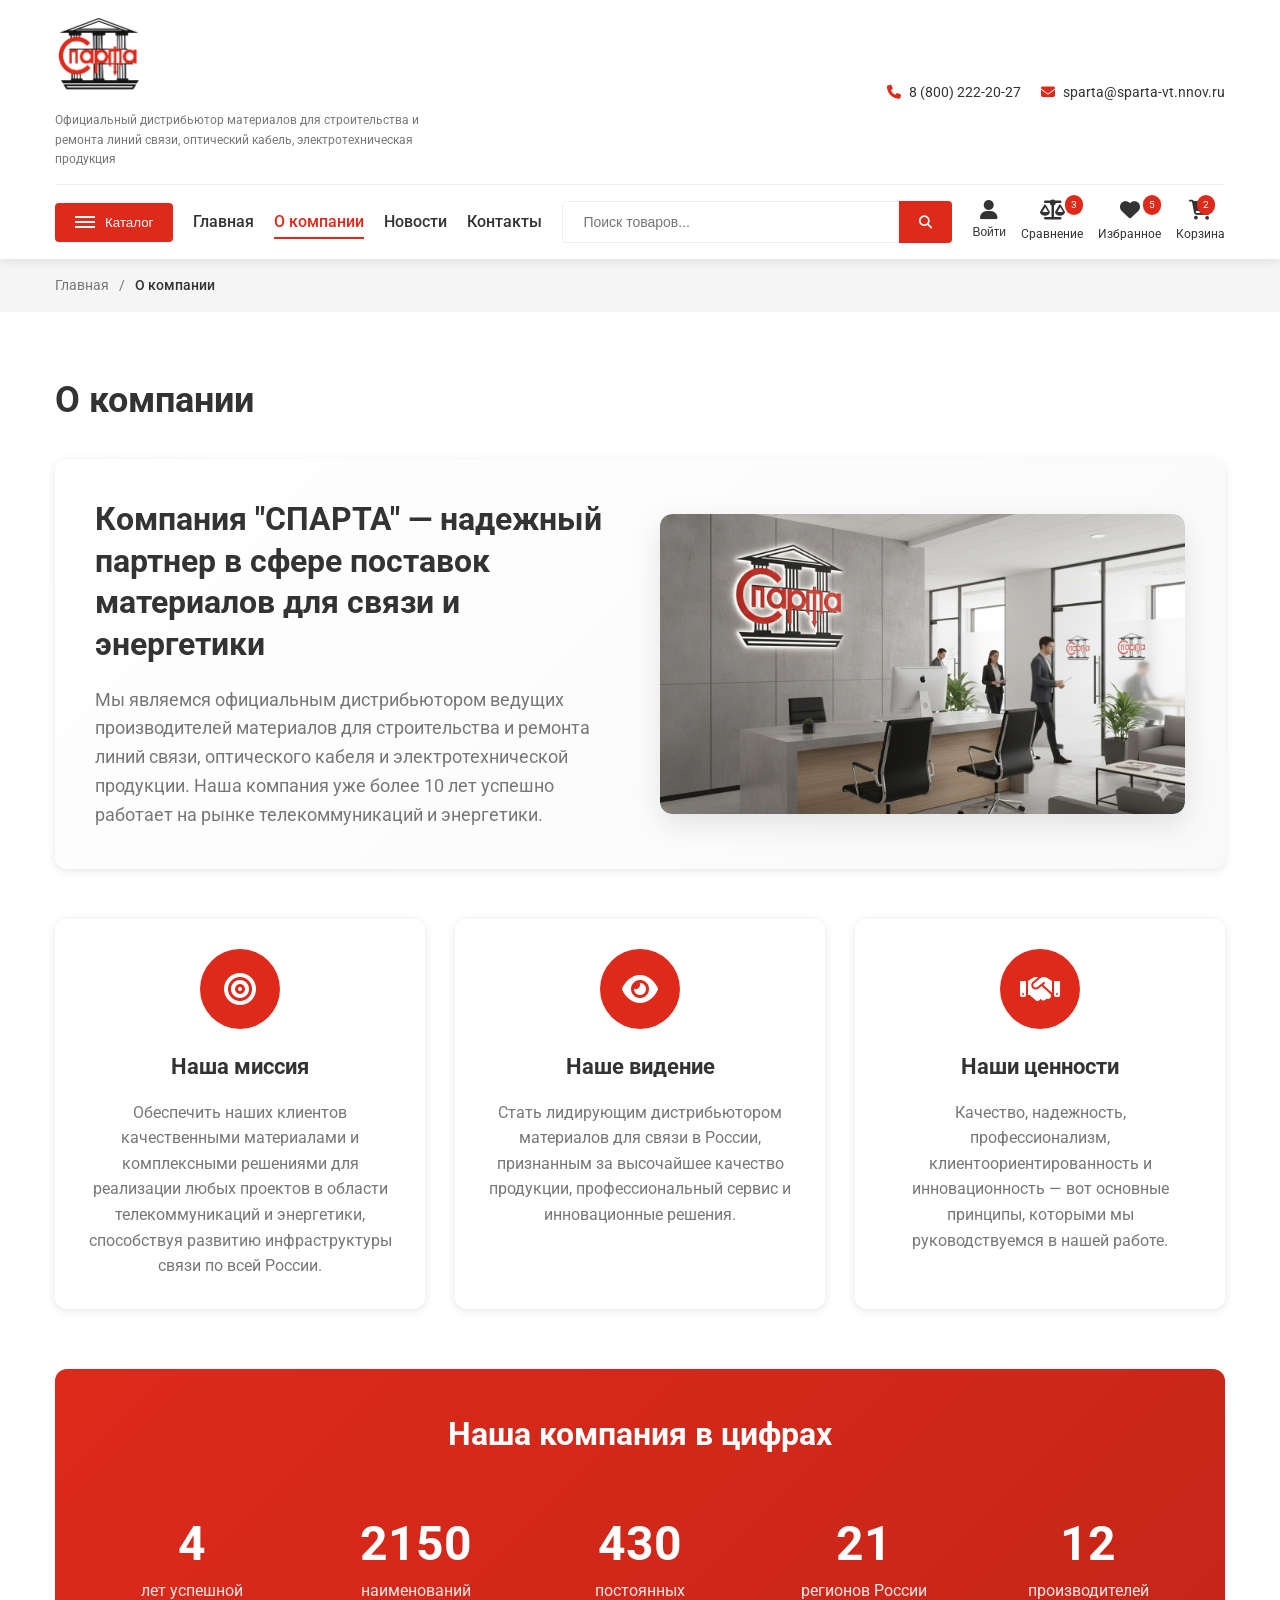
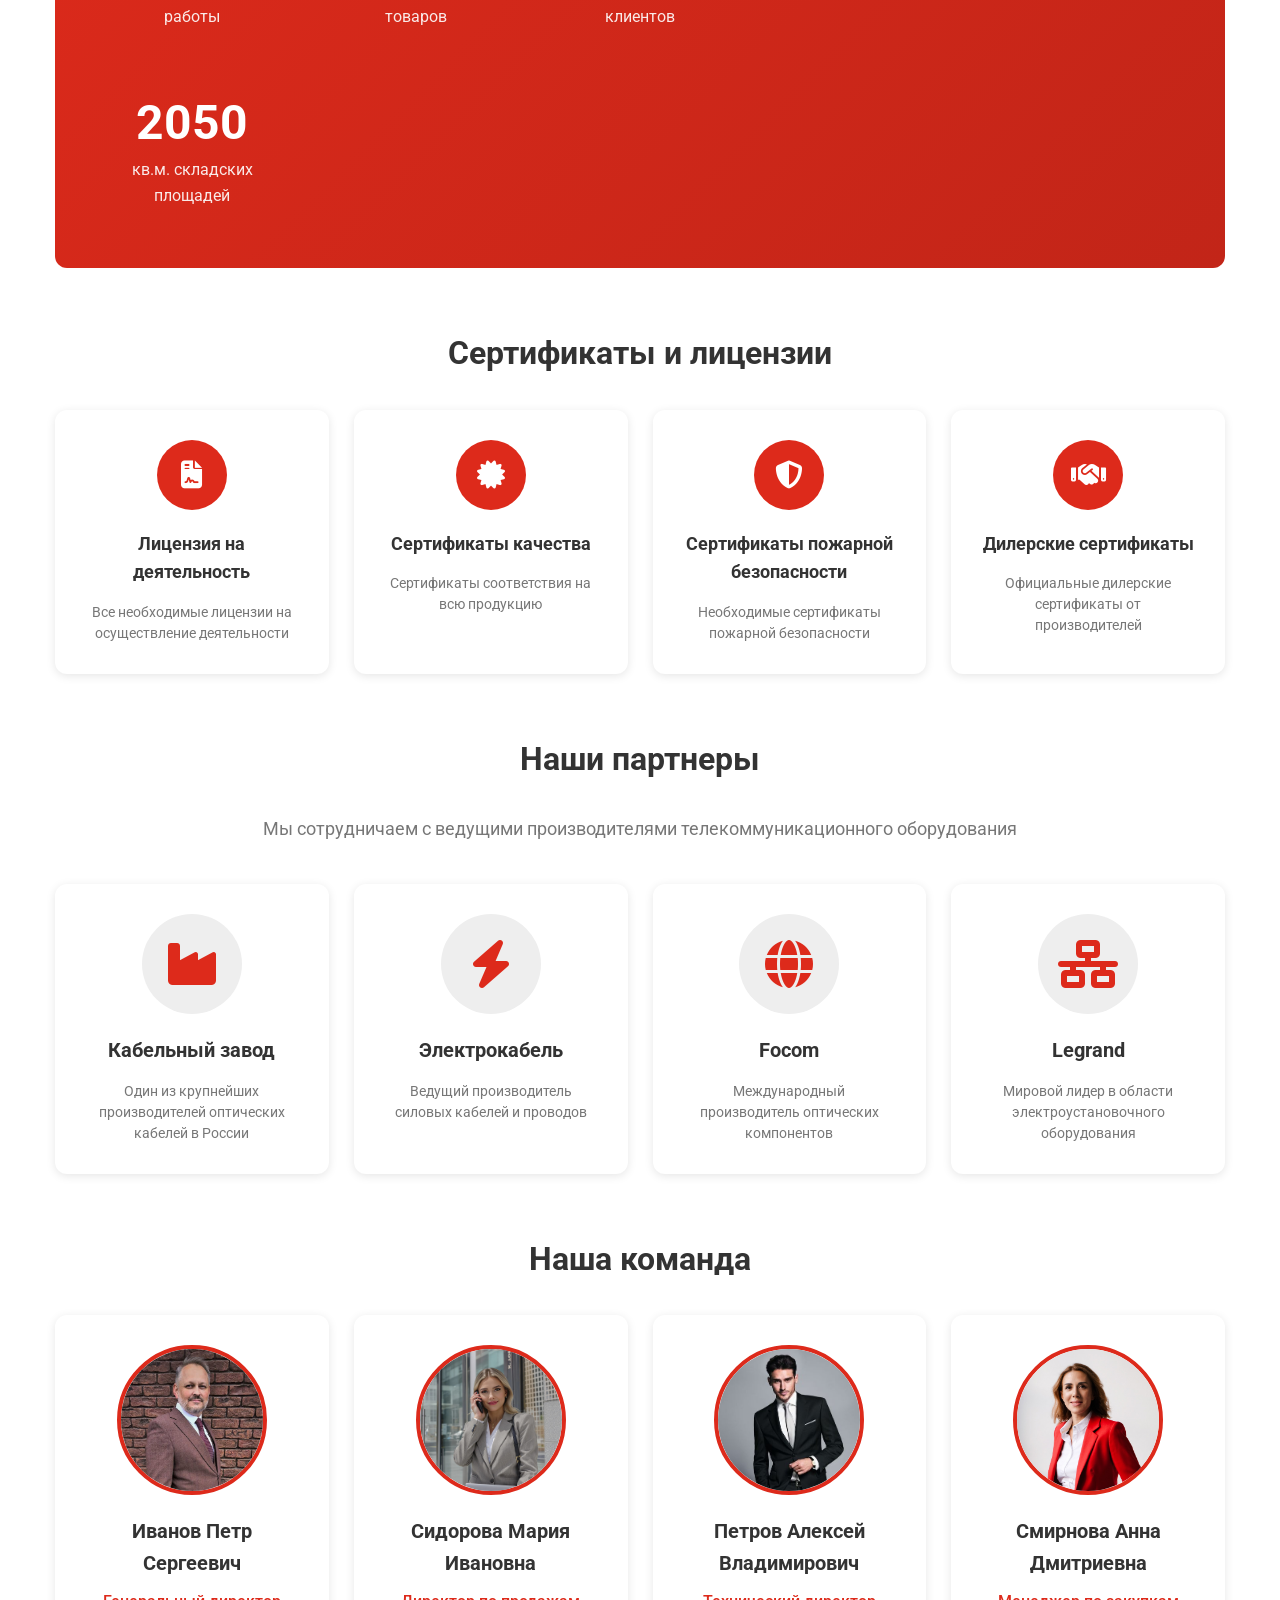
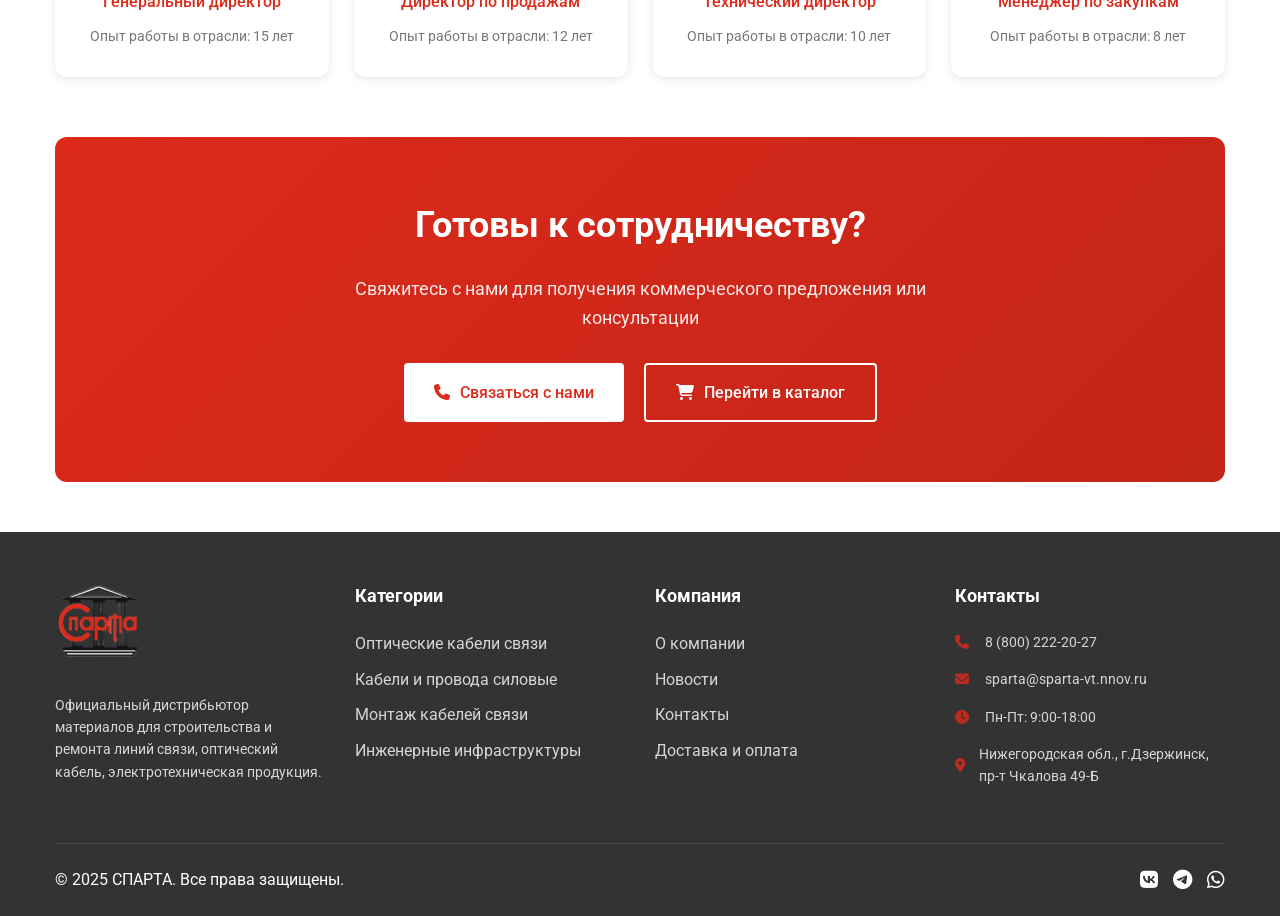
==== about.html @ 4f2cbf0a "first commit" ====
<!DOCTYPE html>
<html lang="ru">
<head>
    <meta charset="UTF-8">
    <meta name="viewport" content="width=device-width, initial-scale=1.0">
    <title>О компании - СПАРТА</title>
    <link rel="stylesheet" href="css/style.css">
    <link rel="stylesheet" href="https://cdnjs.cloudflare.com/ajax/libs/font-awesome/6.4.0/css/all.min.css">
    <link href="https://fonts.googleapis.com/css2?family=Roboto:wght@300;400;500;700&display=swap" rel="stylesheet">
</head>
<body>
    <header class="header">
        <div class="container">
            <div class="header-top">
                <div class="logo-area">
                    <a href="index.html" class="logo">
                        <div class="logo-img">
                            <span class="logo-fire"><img src="/images/Снимок экрана 2025-12-16 170533-Photoroom.png" alt="" height="80px" width=""></span>
                        </div>
                        <div class="logo-subtitle">Официальный дистрибьютор материалов для строительства и ремонта линий связи, оптический кабель, электротехническая продукция</div>
                    </a>
                </div>
                
                <div class="header-contacts">
                    <div class="contact-phone">
                        <i class="fas fa-phone"></i>
                        <span>8 (800) 222-20-27</span>
                    </div>
                    <div class="contact-email">
                        <i class="fas fa-envelope"></i>
                        <span>sparta@sparta-vt.nnov.ru</span>
                    </div>
                </div>
            </div>
            
            <div class="header-bottom">
                <div class="catalog-menu">
                    <button class="catalog-btn" id="catalogBtn">
                        <div class="burger-icon">
                            <span></span>
                            <span></span>
                            <span></span>
                        </div>
                        <span class="catalog-text">Каталог</span>
                    </button>
                    
                    <div class="catalog-dropdown" id="catalogDropdown">
                        <div class="catalog-categories">
                            <a href="#" class="category-item">
                                <i class="fas fa-satellite-dish"></i>
                                <span>Инженерные инфраструктуры связи, энергетики, водоотведения</span>
                            </a>
                            <a href="#" class="category-item">
                                <i class="fas fa-bolt"></i>
                                <span>Монтаж кабелей связи и энергетики</span>
                            </a>
                            <a href="#" class="category-item">
                                <i class="fas fa-fiber"></i>
                                <span>Оптические кабели связи</span>
                            </a>
                            <a href="#" class="category-item">
                                <i class="fas fa-bolt"></i>
                                <span>Кабели и провода силовые</span>
                            </a>
                            <a href="#" class="category-item">
                                <i class="fas fa-wrench"></i>
                                <span>Монтаж оптических кабелей связи</span>
                            </a>
                            <a href="#" class="category-item">
                                <i class="fas fa-network-wired"></i>
                                <span>Монтаж структурированных кабельных систем</span>
                            </a>
                        </div>
                    </div>
                </div>

                <nav class="main-nav">
                    <ul>
                        <li><a href="index.html">Главная</a></li>
                        <li><a href="about.html" class="active">О компании</a></li>
                        <li><a href="news.html">Новости</a></li>
                        <li><a href="contacts.html">Контакты</a></li>
                    </ul>
                </nav>

                <div class="search-container">
                    <input type="text" class="search-input" placeholder="Поиск товаров...">
                    <button class="search-btn"><i class="fas fa-search"></i></button>
                </div>

                <div class="user-icons">
                    <button class="icon-btn" id="loginBtn">
                        <i class="fas fa-user"></i>
                        <span class="icon-text">Войти</span>
                    </button>
                    <a href="compare.html" class="icon-btn">
                        <i class="fas fa-balance-scale"></i>
                        <span class="icon-text">Сравнение</span>
                        <span class="icon-counter">3</span>
                    </a>
                    <a href="favorites.html" class="icon-btn">
                        <i class="fas fa-heart"></i>
                        <span class="icon-text">Избранное</span>
                        <span class="icon-counter">5</span>
                    </a>
                    <a href="cart.html" class="icon-btn cart-icon">
                        <i class="fas fa-shopping-cart"></i>
                        <span class="icon-text">Корзина</span>
                        <span class="icon-counter">2</span>
                    </a>
                </div>

                <button class="mobile-menu-btn" id="mobileMenuBtn">
                    <i class="fas fa-bars"></i>
                </button>
            </div>
        </div>

        <div class="mobile-menu" id="mobileMenu">
            <div class="mobile-menu-header">
                <button class="mobile-menu-close" id="mobileMenuClose">
                    <i class="fas fa-times"></i>
                </button>
            </div>
            <nav class="mobile-nav">
                <a href="index.html" class="mobile-nav-item ">Главная</a>
                <a href="about.html" class="mobile-nav-item active">О компании</a>
                <a href="news.html" class="mobile-nav-item">Новости</a>
                <a href="contacts.html" class="mobile-nav-item">Контакты</a>
                <a href="cart.html" class="mobile-nav-item">Корзина</a>
                <a href="favorites.html" class="mobile-nav-item">Избранное</a>
                <a href="compare.html" class="mobile-nav-item">Сравнение</a>
            </nav>
        </div>
    </header>

    <div class="modal" id="loginModal">
        <div class="modal-content">
            <button class="modal-close" id="modalClose">
                <i class="fas fa-times"></i>
            </button>
            
            <div class="auth-tabs">
                <button class="auth-tab active" data-tab="login">Вход</button>
                <button class="auth-tab" data-tab="register">Регистрация</button>
            </div>
            
            <div class="auth-content">
                <form class="auth-form active" id="loginForm">
                    <h3>Вход в личный кабинет</h3>
                    <div class="form-group">
                        <input type="email" placeholder="E-mail" required>
                    </div>
                    <div class="form-group">
                        <input type="password" placeholder="Пароль" required>
                    </div>
                    <button type="submit" class="btn btn-primary">Войти</button>
                    <div class="auth-links">
                        <a href="#">Забыли пароль?</a>
                    </div>
                </form>
                
                <form class="auth-form" id="registerForm">
                    <h3>Регистрация</h3>
                    <div class="form-group">
                        <input type="text" placeholder="Имя" required>
                    </div>
                    <div class="form-group">
                        <input type="email" placeholder="E-mail" required>
                    </div>
                    <div class="form-group">
                        <input type="password" placeholder="Пароль" required>
                    </div>
                    <div class="form-group">
                        <input type="password" placeholder="Повторите пароль" required>
                    </div>
                    <div class="form-check">
                        <input type="checkbox" id="agreeTerms" required>
                        <label for="agreeTerms">Я согласен с условиями обработки персональных данных</label>
                    </div>
                    <button type="submit" class="btn btn-primary">Зарегистрироваться</button>
                </form>
            </div>
        </div>
    </div>

    <section class="breadcrumbs">
        <div class="container">
            <nav class="breadcrumb-nav">
                <a href="index.html">Главная</a>
                <span class="separator">/</span>
                <span class="current">О компании</span>
            </nav>
        </div>
    </section>

    <main class="about-page">
        <div class="container">
            <h1 class="page-title">О компании</h1>

            <section class="about-hero">
                <div class="about-hero-content">
                    <h2>Компания "СПАРТА" — надежный партнер в сфере поставок материалов для связи и энергетики</h2>
                    <p>Мы являемся официальным дистрибьютором ведущих производителей материалов для строительства и ремонта линий связи, оптического кабеля и электротехнической продукции. Наша компания уже более 10 лет успешно работает на рынке телекоммуникаций и энергетики.</p>
                </div>
                <div class="about-hero-image">
                    <img src="/images/Gemini_Generated_Image_9gz7e19gz7e19gz7.png" alt="" width="300px">
                </div>
            </section>

            <section class="mission-section">
                <div class="mission-card">
                    <div class="mission-icon">
                        <i class="fas fa-bullseye"></i>
                    </div>
                    <h3>Наша миссия</h3>
                    <p>Обеспечить наших клиентов качественными материалами и комплексными решениями для реализации любых проектов в области телекоммуникаций и энергетики, способствуя развитию инфраструктуры связи по всей России.</p>
                </div>
                
                <div class="mission-card">
                    <div class="mission-icon">
                        <i class="fas fa-eye"></i>
                    </div>
                    <h3>Наше видение</h3>
                    <p>Стать лидирующим дистрибьютором материалов для связи в России, признанным за высочайшее качество продукции, профессиональный сервис и инновационные решения.</p>
                </div>
                
                <div class="mission-card">
                    <div class="mission-icon">
                        <i class="fas fa-handshake"></i>
                    </div>
                    <h3>Наши ценности</h3>
                    <p>Качество, надежность, профессионализм, клиентоориентированность и инновационность — вот основные принципы, которыми мы руководствуемся в нашей работе.</p>
                </div>
            </section>

            <section class="stats-section">
                <h2 class="section-title">Наша компания в цифрах</h2>
                
                <div class="stats-grid">
                    <div class="stat-card">
                        <div class="stat-number" data-count="10">0</div>
                        <div class="stat-text">лет успешной работы</div>
                    </div>
                    
                    <div class="stat-card">
                        <div class="stat-number" data-count="5000">0</div>
                        <div class="stat-text">наименований товаров</div>
                    </div>
                    
                    <div class="stat-card">
                        <div class="stat-number" data-count="1000">0</div>
                        <div class="stat-text">постоянных клиентов</div>
                    </div>
                    
                    <div class="stat-card">
                        <div class="stat-number" data-count="50">0</div>
                        <div class="stat-text">регионов России</div>
                    </div>
                    
                    <div class="stat-card">
                        <div class="stat-number" data-count="30">0</div>
                        <div class="stat-text">производителей</div>
                    </div>
                    
                    <div class="stat-card">
                        <div class="stat-number" data-count="5000">0</div>
                        <div class="stat-text">кв.м. складских площадей</div>
                    </div>
                </div>
            </section>

            <section class="certificates-section">
                <h2 class="section-title">Сертификаты и лицензии</h2>
                
                <div class="certificates-grid">
                    <div class="certificate-card">
                        <div class="certificate-icon">
                            <i class="fas fa-file-contract"></i>
                        </div>
                        <h3>Лицензия на деятельность</h3>
                        <p>Все необходимые лицензии на осуществление деятельности</p>
                    </div>
                    
                    <div class="certificate-card">
                        <div class="certificate-icon">
                            <i class="fas fa-certificate"></i>
                        </div>
                        <h3>Сертификаты качества</h3>
                        <p>Сертификаты соответствия на всю продукцию</p>
                    </div>
                    
                    <div class="certificate-card">
                        <div class="certificate-icon">
                            <i class="fas fa-shield-alt"></i>
                        </div>
                        <h3>Сертификаты пожарной безопасности</h3>
                        <p>Необходимые сертификаты пожарной безопасности</p>
                    </div>
                    
                    <div class="certificate-card">
                        <div class="certificate-icon">
                            <i class="fas fa-handshake"></i>
                        </div>
                        <h3>Дилерские сертификаты</h3>
                        <p>Официальные дилерские сертификаты от производителей</p>
                    </div>
                </div>
            </section>

            <section class="partners-section">
                <h2 class="section-title">Наши партнеры</h2>
                <p class="section-subtitle">Мы сотрудничаем с ведущими производителями телекоммуникационного оборудования</p>
                
                <div class="partners-grid">
                    <div class="partner-card">
                        <div class="partner-logo">
                            <i class="fas fa-industry fa-3x"></i>
                        </div>
                        <h3>Кабельный завод</h3>
                        <p>Один из крупнейших производителей оптических кабелей в России</p>
                    </div>
                    
                    <div class="partner-card">
                        <div class="partner-logo">
                            <i class="fas fa-bolt fa-3x"></i>
                        </div>
                        <h3>Электрокабель</h3>
                        <p>Ведущий производитель силовых кабелей и проводов</p>
                    </div>
                    
                    <div class="partner-card">
                        <div class="partner-logo">
                            <i class="fas fa-globe fa-3x"></i>
                        </div>
                        <h3>Focom</h3>
                        <p>Международный производитель оптических компонентов</p>
                    </div>
                    
                    <div class="partner-card">
                        <div class="partner-logo">
                            <i class="fas fa-network-wired fa-3x"></i>
                        </div>
                        <h3>Legrand</h3>
                        <p>Мировой лидер в области электроустановочного оборудования</p>
                    </div>
                </div>
            </section>

            <section class="team-section">
                <h2 class="section-title">Наша команда</h2>
                
                <div class="team-grid">
                    <div class="team-card">
                        <div class="team-photo">
                            <img src="images/2024-05-27_131258.jpg" alt="Иванов Петр Сергеевич" loading="lazy">
                        </div>
                        <h3>Иванов Петр Сергеевич</h3>
                        <p class="team-position">Генеральный директор</p>
                        <p class="team-experience">Опыт работы в отрасли: 15 лет</p>
                    </div>
                    
                    <div class="team-card">
                        <div class="team-photo">
                            <img src="images/Без названия.jpg" alt="Сидорова Мария Ивановна" loading="lazy">
                        </div>
                        <h3>Сидорова Мария Ивановна</h3>
                        <p class="team-position">Директор по продажам</p>
                        <p class="team-experience">Опыт работы в отрасли: 12 лет</p>
                    </div>
                    
                    <div class="team-card">
                        <div class="team-photo">
                            <img src="images/b2m.jpg" alt="Петров Алексей Владимирович" loading="lazy">
                        </div>
                        <h3>Петров Алексей Владимирович</h3>
                        <p class="team-position">Технический директор</p>
                        <p class="team-experience">Опыт работы в отрасли: 10 лет</p>
                    </div>
                    
                    <div class="team-card">
                        <div class="team-photo">
                            <img src="images/delovaja-fotosessija-dlja-zhenschiny-rukovoditelja-1929.jpg" alt="Смирнова Анна Дмитриевна" loading="lazy">
                        </div>
                        <h3>Смирнова Анна Дмитриевна</h3>
                        <p class="team-position">Менеджер по закупкам</p>
                        <p class="team-experience">Опыт работы в отрасли: 8 лет</p>
                    </div>
                </div>
            </section>

            <section class="about-cta">
                <div class="cta-content">
                    <h2>Готовы к сотрудничеству?</h2>
                    <p>Свяжитесь с нами для получения коммерческого предложения или консультации</p>
                    <div class="cta-buttons">
                        <a href="contacts.html" class="btn btn-primary">
                            <i class="fas fa-phone"></i> Связаться с нами
                        </a>
                        <a href="index.html" class="btn btn-secondary">
                            <i class="fas fa-shopping-cart"></i> Перейти в каталог
                        </a>
                    </div>
                </div>
            </section>
        </div>
    </main>

    <footer class="footer">
        <div class="container">
            <div class="footer-grid">
                <div class="footer-col">
                    <div class="footer-logo">
                        <span class="logo-fire"><img src="/images/Снимок экрана 2025-12-16 170533-Photoroom.png" alt="" height="80px"></span>
                    </div>
                    <p class="footer-description">Официальный дистрибьютор материалов для строительства и ремонта линий связи, оптический кабель, электротехническая продукция.</p>
                </div>
                
                <div class="footer-col">
                    <h3>Категории</h3>
                    <ul class="footer-links">
                        <li><a href="#">Оптические кабели связи</a></li>
                        <li><a href="#">Кабели и провода силовые</a></li>
                        <li><a href="#">Монтаж кабелей связи</a></li>
                        <li><a href="#">Инженерные инфраструктуры</a></li>
                    </ul>
                </div>
                
                <div class="footer-col">
                    <h3>Компания</h3>
                    <ul class="footer-links">
                        <li><a href="about.html">О компании</a></li>
                        <li><a href="news.html">Новости</a></li>
                        <li><a href="contacts.html">Контакты</a></li>
                        <li><a href="#">Доставка и оплата</a></li>
                    </ul>
                </div>
                
                <div class="footer-col">
                    <h3>Контакты</h3>
                    <div class="footer-contacts">
                        <p><i class="fas fa-phone"></i> 8 (800) 222-20-27</p>
                        <p><i class="fas fa-envelope"></i> sparta@sparta-vt.nnov.ru</p>
                        <p><i class="fas fa-clock"></i> Пн-Пт: 9:00-18:00</p>
                        <p><i class="fas fa-map-marker-alt"></i>Нижегородская обл., г.Дзержинск, пр-т Чкалова 49-Б</p>
                    </div>
                </div>
            </div>
            
            <div class="footer-bottom">
                <p>&copy; 2025 СПАРТА. Все права защищены.</p>
                <div class="footer-social">
                    <a href="#"><i class="fab fa-vk"></i></a>
                    <a href="#"><i class="fab fa-telegram"></i></a>
                    <a href="#"><i class="fab fa-whatsapp"></i></a>
                </div>
            </div>
        </div>
    </footer>
    <script src="js/header.js"></script>
    <script src="js/script.js"></script>
    <script src="js/about.js"></script>
</body>
</html>
---- css/style.css ----
/* Основные стили */
:root {
    --primary-color: #DD2A1B;
    --primary-dark: #C22518;
    --white-color: #FFFFFF;
    --dark-color: #333333;
    --gray-color: #F5F5F5;
    --gray-dark: #777777;
    --gray-light: #EEEEEE;
    --shadow: 0 2px 10px rgba(0, 0, 0, 0.1);
    --transition: all 0.3s ease;
}

* {
    margin: 0;
    padding: 0;
    box-sizing: border-box;
}

html {
    scroll-behavior: smooth;
}

body {
    font-family: 'Roboto', sans-serif;
    color: var(--dark-color);
    line-height: 1.6;
}

.container {
    width: 100%;
    max-width: 1200px;
    margin: 0 auto;
    padding: 0 15px;
}

.btn {
    display: inline-block;
    padding: 12px 24px;
    background: var(--primary-color);
    color: var(--white-color);
    border: none;
    border-radius: 4px;
    cursor: pointer;
    font-size: 16px;
    font-weight: 500;
    text-decoration: none;
    transition: var(--transition);
}

.btn:hover {
    background: var(--primary-dark);
    transform: translateY(-2px);
}

.btn-primary {
    background: var(--primary-color);
    color: var(--white-color);
}

.btn-primary:hover {
    background: var(--primary-dark);
}

.section-title {
    font-size: 32px;
    font-weight: 700;
    margin-bottom: 30px;
    color: var(--dark-color);
    text-align: center;
}

/* Шапка */
.header {
    background: var(--white-color);
    box-shadow: var(--shadow);
    position: sticky;
    top: 0;
    z-index: 1000;
}

.header-top {
    display: flex;
    justify-content: space-between;
    align-items: center;
    padding: 15px 0;
    border-bottom: 1px solid var(--gray-light);
}

.logo {
    display: flex;
    flex-direction: column;
    text-decoration: none;
    color: var(--dark-color);
}

.logo-img {
    display: flex;
    align-items: center;
    gap: 10px;
}

.logo-text {
    font-size: 28px;
    font-weight: 700;
    color: var(--primary-color);
}

.logo-fire {
    color: var(--primary-color);
    font-size: 24px;
}

.logo-subtitle {
    font-size: 12px;
    color: var(--gray-dark);
    max-width: 400px;
    margin-top: 5px;
}

.header-contacts {
    display: flex;
    gap: 20px;
}

.contact-phone, .contact-email {
    display: flex;
    align-items: center;
    gap: 8px;
    font-size: 14px;
}

.contact-phone i, .contact-email i {
    color: var(--primary-color);
}

/* Нижняя часть шапки */
.header-bottom {
    display: flex;
    align-items: center;
    padding: 15px 0;
    gap: 20px;
}

.catalog-menu {
    position: relative;
}

.catalog-btn {
    display: flex;
    align-items: center;
    gap: 10px;
    padding: 12px 20px;
    background: var(--primary-color);
    color: var(--white-color);
    border: none;
    border-radius: 4px;
    cursor: pointer;
    font-weight: 500;
}

.burger-icon {
    display: flex;
    flex-direction: column;
    gap: 3px;
    width: 20px;
}

.burger-icon span {
    display: block;
    width: 100%;
    height: 2px;
    background: var(--white-color);
}

.catalog-dropdown {
    position: absolute;
    top: 100%;
    left: 0;
    width: 300px;
    background: var(--white-color);
    box-shadow: var(--shadow);
    border-radius: 4px;
    padding: 10px 0;
    display: none;
    z-index: 1000;
}

.catalog-categories {
    display: flex;
    flex-direction: column;
}

.category-item {
    display: flex;
    align-items: center;
    gap: 10px;
    padding: 12px 20px;
    text-decoration: none;
    color: var(--dark-color);
    transition: var(--transition);
}

.category-item:hover {
    background: var(--gray-light);
    color: var(--primary-color);
}

.category-item i {
    color: var(--primary-color);
    width: 20px;
}

/* Навигация */
.main-nav ul {
    display: flex;
    list-style: none;
    gap: 20px;
}

.main-nav a {
    text-decoration: none;
    color: var(--dark-color);
    font-weight: 500;
    padding: 8px 0;
    position: relative;
}

.main-nav a.active {
    color: var(--primary-color);
}

.main-nav a.active::after {
    content: '';
    position: absolute;
    bottom: 0;
    left: 0;
    width: 100%;
    height: 2px;
    background: var(--primary-color);
}

.main-nav a:hover {
    color: var(--primary-color);
}

/* Поиск */
.search-container {
    flex: 1;
    max-width: 400px;
    position: relative;
}

.search-input {
    width: 100%;
    padding: 12px 20px;
    border: 1px solid var(--gray-light);
    border-radius: 4px;
    font-size: 14px;
}

.search-btn {
    position: absolute;
    right: 0;
    top: 0;
    height: 100%;
    padding: 0 20px;
    background: var(--primary-color);
    color: var(--white-color);
    border: none;
    border-radius: 0 4px 4px 0;
    cursor: pointer;
}

/* Иконки пользователя */
.user-icons {
    display: flex;
    gap: 15px;
}

.icon-btn {
    position: relative;
    display: flex;
    flex-direction: column;
    align-items: center;
    text-decoration: none;
    color: var(--dark-color);
    background: none;
    border: none;
    cursor: pointer;
    font-size: 12px;
}

.icon-btn i {
    font-size: 20px;
    margin-bottom: 5px;
}

.icon-counter {
    position: absolute;
    top: -5px;
    right: 0;
    background: var(--primary-color);
    color: var(--white-color);
    font-size: 10px;
    padding: 2px 6px;
    border-radius: 10px;
    min-width: 18px;
    text-align: center;
}

.cart-icon .icon-counter {
    right: 10px;
}

/* Мобильное меню */
.mobile-menu-btn {
    display: none;
    background: none;
    border: none;
    font-size: 24px;
    color: var(--dark-color);
    cursor: pointer;
}

.mobile-menu {
    position: fixed;
    top: 0;
    left: -100%;
    width: 300px;
    height: 100%;
    background: var(--white-color);
    box-shadow: var(--shadow);
    z-index: 1100;
    transition: var(--transition);
}

.mobile-menu.active {
    left: 0;
}

.mobile-menu-header {
    display: flex;
    justify-content: flex-end;
    padding: 20px;
}

.mobile-menu-close {
    background: none;
    border: none;
    font-size: 24px;
    color: var(--dark-color);
    cursor: pointer;
}

.mobile-nav {
    display: flex;
    flex-direction: column;
    padding: 0 20px;
}

.mobile-nav-item {
    padding: 15px 0;
    text-decoration: none;
    color: var(--dark-color);
    border-bottom: 1px solid var(--gray-light);
    font-weight: 500;
}

.mobile-nav-item.active {
    color: var(--primary-color);
}

/* Модальное окно */
.modal {
    position: fixed;
    top: 0;
    left: 0;
    width: 100%;
    height: 100%;
    background: rgba(0, 0, 0, 0.5);
    display: none;
    justify-content: center;
    align-items: center;
    z-index: 1200;
}

.modal.active {
    display: flex;
}

.modal-content {
    background: var(--white-color);
    padding: 40px;
    border-radius: 8px;
    width: 100%;
    max-width: 500px;
    position: relative;
}

.modal-close {
    position: absolute;
    top: 15px;
    right: 15px;
    background: none;
    border: none;
    font-size: 20px;
    cursor: pointer;
    color: var(--gray-dark);
}

.auth-tabs {
    display: flex;
    gap: 10px;
    margin-bottom: 30px;
    border-bottom: 1px solid var(--gray-light);
}

.auth-tab {
    padding: 10px 20px;
    background: none;
    border: none;
    cursor: pointer;
    font-size: 16px;
    color: var(--gray-dark);
    position: relative;
}

.auth-tab.active {
    color: var(--primary-color);
    font-weight: 500;
}

.auth-tab.active::after {
    content: '';
    position: absolute;
    bottom: -1px;
    left: 0;
    width: 100%;
    height: 2px;
    background: var(--primary-color);
}

.auth-form {
    display: none;
}

.auth-form.active {
    display: block;
}

.auth-form h3 {
    margin-bottom: 20px;
    color: var(--dark-color);
}

.form-group {
    margin-bottom: 15px;
}

.form-group input {
    width: 100%;
    padding: 12px;
    border: 1px solid var(--gray-light);
    border-radius: 4px;
    font-size: 14px;
}

.form-check {
    display: flex;
    align-items: center;
    gap: 10px;
    margin-bottom: 20px;
}

.form-check input {
    width: auto;
}

.auth-links {
    margin-top: 15px;
    text-align: center;
}

.auth-links a {
    color: var(--primary-color);
    text-decoration: none;
    font-size: 14px;
}

/* Слайдер */
.hero-slider {
    position: relative;
    height: 500px;
    overflow: hidden;
    margin-bottom: 50px;
}

.slider-container {
    position: relative;
    height: 100%;
}

.slider-wrapper {
    height: 100%;
    position: relative;
}

.slider-slide {
    position: absolute;
    top: 0;
    left: 0;
    width: 100%;
    height: 100%;
    display: flex;
    align-items: center;
    justify-content: space-between;
    padding: 0 50px;
    background: linear-gradient(90deg, var(--white-color) 40%, transparent 70%);
    opacity: 0;
    transition: opacity 0.5s ease;
}

.slider-slide.active {
    opacity: 1;
}

.slide-content {
    max-width: 50%;
    z-index: 2;
}

.slide-content h1 {
    font-size: 42px;
    margin-bottom: 20px;
    color: var(--dark-color);
}

.slide-content p {
    font-size: 18px;
    margin-bottom: 30px;
    color: var(--gray-dark);
}

.slide-img {
    position: absolute;
    right: 0;
    top: 0;
    width: 60%;
    height: 100%;
    z-index: 1;
}

.slide-img img {
    width: 100%;
    height: 100%;
    object-fit: none;
}

.slider-btn {
    position: absolute;
    top: 50%;
    transform: translateY(-50%);
    background: var(--white-color);
    border: none;
    width: 50px;
    height: 50px;
    border-radius: 50%;
    display: flex;
    align-items: center;
    justify-content: center;
    cursor: pointer;
    box-shadow: var(--shadow);
    z-index: 10;
    transition: var(--transition);
}

.slider-btn:hover {
    background: var(--primary-color);
    color: var(--white-color);
}

.prev-btn {
    left: 20px;
}

.next-btn {
    right: 20px;
}

.slider-dots {
    position: absolute;
    bottom: 20px;
    left: 50%;
    transform: translateX(-50%);
    display: flex;
    gap: 10px;
    z-index: 10;
}

.dot {
    width: 12px;
    height: 12px;
    border-radius: 50%;
    background: var(--white-color);
    opacity: 0.5;
    cursor: pointer;
    transition: var(--transition);
}

.dot.active {
    opacity: 1;
    transform: scale(1.2);
}

/* Преимущества */
.advantages {
    padding: 50px 0;
    background: var(--gray-color);
}

.advantages-grid {
    display: grid;
    grid-template-columns: repeat(auto-fit, minmax(250px, 1fr));
    gap: 30px;
}

.advantage-card {
    text-align: center;
    padding: 30px 20px;
    background: var(--white-color);
    border-radius: 8px;
    box-shadow: var(--shadow);
    transition: var(--transition);
}

.advantage-card:hover {
    transform: translateY(-5px);
}

.advantage-icon {
    width: 70px;
    height: 70px;
    background: var(--primary-color);
    color: var(--white-color);
    border-radius: 50%;
    display: flex;
    align-items: center;
    justify-content: center;
    margin: 0 auto 20px;
    font-size: 30px;
}

.advantage-card h3 {
    margin-bottom: 10px;
    color: var(--dark-color);
}

.advantage-card p {
    color: var(--gray-dark);
}

/* Продукты */
.featured-products, .new-products {
    padding: 50px 0;
}

.section-header {
    display: flex;
    justify-content: space-between;
    align-items: center;
    margin-bottom: 30px;
}

.view-all {
    color: var(--primary-color);
    text-decoration: none;
    font-weight: 500;
}

.view-all i {
    margin-left: 5px;
}

.products-slider {
    position: relative;
    overflow: hidden;
}

.products-container {
    display: flex;
    gap: 20px;
    transition: transform 0.5s ease;
    padding: 10px 0;
}

.product-card {
    min-width: 250px;
    background: var(--white-color);
    border-radius: 8px;
    overflow: hidden;
    box-shadow: var(--shadow);
    transition: var(--transition);
    padding: 20px;
}

.product-card:hover {
    transform: translateY(-5px);
    box-shadow: 0 5px 20px rgba(0, 0, 0, 0.15);
}

.product-image img {
    width: 100%;
    height: 100%;
    object-fit: contain;
    max-height: 200px;
    padding: 10px;
}
.product-image {
    width: 100%;
    height: 200px;
    margin-bottom: 15px;
    display: flex;
    align-items: center;
    justify-content: center;
    color: var(--gray-dark);
}

.product-title {
    font-weight: 500;
    margin-bottom: 10px;
    height: 40px;
    overflow: hidden;
}

.product-price {
    font-size: 24px;
    font-weight: 700;
    color: var(--primary-color);
    margin-bottom: 10px;
}

.product-stock {
    display: inline-block;
    padding: 4px 8px;
    background: #E8F5E9;
    color: #2E7D32;
    border-radius: 4px;
    font-size: 12px;
    margin-bottom: 15px;
}

.product-stock.out {
    background: #FFEBEE;
    color: #C62828;
}

.product-manufacturer {
    font-size: 14px;
    color: var(--gray-dark);
    margin-bottom: 15px;
}

.product-counter {
    display: flex;
    align-items: center;
    gap: 10px;
    margin-bottom: 15px;
}

.counter-btn {
    width: 30px;
    height: 30px;
    background: var(--gray-light);
    border: none;
    border-radius: 4px;
    cursor: pointer;
}

.counter-input {
    width: 50px;
    text-align: center;
    padding: 5px;
    border: 1px solid var(--gray-light);
    border-radius: 4px;
}

.product-actions {
    display: flex;
    gap: 10px;
}

.action-btn {
    flex: 1;
    padding: 8px;
    background: var(--gray-light);
    border: none;
    border-radius: 4px;
    cursor: pointer;
    color: var(--gray-dark);
    transition: var(--transition);
}

.action-btn:hover {
    background: var(--primary-color);
    color: var(--white-color);
}

.products-prev, .products-next {
    position: absolute;
    top: 50%;
    transform: translateY(-50%);
    z-index: 10;
}

.products-prev {
    left: -25px;
}

.products-next {
    right: -25px;
}

/* Новости */
.news {
    padding: 50px 0;
    background: var(--gray-color);
}

.news-grid {
    display: grid;
    grid-template-columns: repeat(auto-fit, minmax(300px, 1fr));
    gap: 30px;
}

.news-card {
    background: var(--white-color);
    border-radius: 8px;
    overflow: hidden;
    box-shadow: var(--shadow);
    padding: 25px;
    transition: var(--transition);
}

.news-card:hover {
    transform: translateY(-5px);
}

.news-date {
    color: var(--primary-color);
    font-size: 14px;
    margin-bottom: 10px;
}

.news-title {
    font-size: 20px;
    margin-bottom: 15px;
    color: var(--dark-color);
}

.news-excerpt {
    color: var(--gray-dark);
    margin-bottom: 15px;
}

.news-link {
    color: var(--primary-color);
    text-decoration: none;
    font-weight: 500;
}

/* Новинки */
.products-grid {
    display: grid;
    grid-template-columns: repeat(auto-fit, minmax(250px, 1fr));
    gap: 20px;
}

/* Рассылка */
.newsletter {
    padding: 60px 0;
    background: var(--primary-color);
    color: var(--white-color);
    text-align: center;
}

.newsletter h2 {
    font-size: 32px;
    margin-bottom: 15px;
}

.newsletter p {
    margin-bottom: 30px;
    opacity: 0.9;
}

.newsletter-form {
    display: flex;
    max-width: 500px;
    margin: 0 auto;
    gap: 10px;
}

.newsletter-form input {
    flex: 1;
    padding: 15px;
    border: none;
    border-radius: 4px;
    font-size: 16px;
}

.newsletter-form .btn {
    background: var(--white-color);
    color: var(--primary-color);
}

.newsletter-form .btn:hover {
    background: var(--gray-light);
}

/* Футер */
.footer {
    background: var(--dark-color);
    color: var(--white-color);
    padding: 50px 0 20px;
}

.footer-grid {
    display: grid;
    grid-template-columns: repeat(auto-fit, minmax(250px, 1fr));
    gap: 30px;
    margin-bottom: 40px;
}

.footer-logo {
    display: flex;
    align-items: center;
    gap: 10px;
    margin-bottom: 20px;
    font-size: 24px;
    font-weight: 700;
}

.footer-description {
    opacity: 0.8;
    font-size: 14px;
    line-height: 1.6;
}

.footer-col h3 {
    font-size: 18px;
    margin-bottom: 20px;
    color: var(--white-color);
}

.footer-links {
    list-style: none;
}

.footer-links li {
    margin-bottom: 10px;
}

.footer-links a {
    color: rgba(255, 255, 255, 0.8);
    text-decoration: none;
    transition: var(--transition);
}

.footer-links a:hover {
    color: var(--white-color);
    padding-left: 5px;
}

.footer-contacts p {
    display: flex;
    align-items: center;
    gap: 10px;
    margin-bottom: 15px;
    opacity: 0.8;
    font-size: 14px;
}

.footer-contacts i {
    color: var(--primary-color);
    width: 20px;
}

.footer-bottom {
    display: flex;
    justify-content: space-between;
    align-items: center;
    padding-top: 20px;
    border-top: 1px solid rgba(255, 255, 255, 0.1);
}

.footer-social {
    display: flex;
    gap: 15px;
}

.footer-social a {
    color: var(--white-color);
    font-size: 20px;
    transition: var(--transition);
}

.footer-social a:hover {
    color: var(--primary-color);
    transform: translateY(-3px);
}

/* Адаптивность */
@media (max-width: 1024px) {
    .header-bottom {
        flex-wrap: wrap;
    }
    
    .search-container {
        order: 3;
        max-width: 100%;
        margin-top: 15px;
    }
    
    .hero-slider {
        height: 400px;
    }
    
    .slide-content h1 {
        font-size: 32px;
    }
}

@media (max-width: 768px) {
    .header-top {
        flex-direction: column;
        gap: 15px;
        text-align: center;
    }
    
    .main-nav {
        display: none;
    }
    
    .user-icons .icon-text {
        display: none;
    }
    
    .mobile-menu-btn {
        display: block;
    }
    
    .hero-slider {
        height: 300px;
    }
    
    .slider-slide {
        flex-direction: column;
        text-align: center;
        padding: 20px;
        background: linear-gradient(rgba(255, 255, 255, 0.9), rgba(255, 255, 255, 0.9));
    }
    
    .slide-content {
        max-width: 100%;
    }
    
    .slide-img {
        display: none;
    }
    
    .slide-content h1 {
        font-size: 24px;
    }
    
    .products-prev, .products-next {
        display: none;
    }
    
    .newsletter-form {
        flex-direction: column;
    }
    
    .footer-bottom {
        flex-direction: column;
        gap: 20px;
        text-align: center;
    }
}

@media (max-width: 480px) {
    .logo-text {
        font-size: 24px;
    }
    
    .logo-subtitle {
        font-size: 10px;
    }
    
    .header-contacts {
        flex-direction: column;
        gap: 10px;
    }
    
    .catalog-text {
        display: none;
    }
    
    .section-title {
        font-size: 24px;
    }
    
    .advantages-grid, .news-grid, .products-grid {
        grid-template-columns: 1fr;
    }
    
    .footer-grid {
        grid-template-columns: 1fr;
    }
}
/* Страница корзины */
.breadcrumbs {
    background: var(--gray-color);
    padding: 15px 0;
    margin-bottom: 30px;
}

.breadcrumb-nav {
    display: flex;
    align-items: center;
    gap: 10px;
    font-size: 14px;
}

.breadcrumb-nav a {
    color: var(--gray-dark);
    text-decoration: none;
}

.breadcrumb-nav a:hover {
    color: var(--primary-color);
}

.breadcrumb-nav .separator {
    color: var(--gray-dark);
}

.breadcrumb-nav .current {
    color: var(--dark-color);
    font-weight: 500;
}

.page-title {
    font-size: 36px;
    margin-bottom: 30px;
    color: var(--dark-color);
}

.cart-container {
    display: grid;
    grid-template-columns: 1fr 350px;
    gap: 30px;
    margin-bottom: 50px;
}

.cart-items {
    display: flex;
    flex-direction: column;
    gap: 20px;
}

.cart-item {
    display: grid;
    grid-template-columns: 50px 80px 1fr 150px 150px 80px;
    gap: 20px;
    align-items: center;
    padding: 20px;
    background: var(--white-color);
    border-radius: 8px;
    box-shadow: var(--shadow);
    transition: var(--transition);
}

.cart-item:hover {
    transform: translateY(-2px);
    box-shadow: 0 5px 15px rgba(0, 0, 0, 0.1);
}

.cart-item-checkbox input {
    width: 20px;
    height: 20px;
    accent-color: var(--primary-color);
}

.cart-item-image {
    width: 80px;
    height: 80px;
    border-radius: 4px;
    display: flex;
    align-items: center;
    justify-content: center;
}
.cart-item-image img {
    width: 100%;
    height: 100%;
    object-fit: contain;
    max-width: 100%;
    max-height: 100%;
}
.cart-item-info {
    display: flex;
    flex-direction: column;
    gap: 5px;
}

.cart-item-title {
    font-weight: 500;
    font-size: 16px;
    margin-bottom: 5px;
}

.cart-item-manufacturer {
    font-size: 14px;
    color: var(--gray-dark);
}

.cart-item-stock {
    display: inline-block;
    padding: 4px 8px;
    border-radius: 4px;
    font-size: 12px;
    font-weight: 500;
}

.cart-item-stock.in-stock {
    background: #E8F5E9;
    color: #2E7D32;
}

.cart-item-stock.out-of-stock {
    background: #FFEBEE;
    color: #C62828;
}

.cart-item-counter {
    display: flex;
    align-items: center;
    gap: 10px;
}

.cart-item-counter .counter-btn {
    width: 30px;
    height: 30px;
    background: var(--gray-light);
    border: none;
    border-radius: 4px;
    cursor: pointer;
    display: flex;
    align-items: center;
    justify-content: center;
}

.cart-item-counter .counter-input {
    width: 60px;
    text-align: center;
    padding: 8px;
    border: 1px solid var(--gray-light);
    border-radius: 4px;
    font-size: 14px;
}

.cart-item-counter .unit {
    color: var(--gray-dark);
    font-size: 14px;
}

.cart-item-price {
    display: flex;
    flex-direction: column;
    gap: 5px;
}

.price-current {
    font-size: 16px;
    color: var(--gray-dark);
}

.price-total {
    font-size: 20px;
    font-weight: 700;
    color: var(--primary-color);
}

.cart-item-actions {
    display: flex;
    flex-direction: column;
    gap: 10px;
}

.cart-item-actions .action-btn {
    width: 40px;
    height: 40px;
    background: var(--gray-light);
    border: none;
    border-radius: 4px;
    cursor: pointer;
    display: flex;
    align-items: center;
    justify-content: center;
    color: var(--gray-dark);
    transition: var(--transition);
}

.cart-item-actions .action-btn:hover {
    background: var(--primary-color);
    color: var(--white-color);
}

.cart-summary {
    display: flex;
    flex-direction: column;
    gap: 20px;
}

.summary-card {
    background: var(--white-color);
    padding: 25px;
    border-radius: 8px;
    box-shadow: var(--shadow);
}

.summary-title {
    font-size: 20px;
    margin-bottom: 20px;
    padding-bottom: 15px;
    border-bottom: 1px solid var(--gray-light);
}

.summary-details {
    display: flex;
    flex-direction: column;
    gap: 15px;
    margin-bottom: 25px;
}

.summary-row {
    display: flex;
    justify-content: space-between;
    align-items: center;
}

.summary-row.total {
    font-size: 20px;
    font-weight: 700;
    padding-top: 15px;
    border-top: 1px solid var(--gray-light);
    color: var(--primary-color);
}

.btn-checkout {
    width: 100%;
    padding: 15px;
    font-size: 18px;
    margin-bottom: 20px;
}

.delivery-info {
    padding-top: 20px;
    border-top: 1px solid var(--gray-light);
}

.delivery-info h4 {
    font-size: 16px;
    margin-bottom: 10px;
    color: var(--dark-color);
}

.delivery-info p {
    font-size: 14px;
    color: var(--gray-dark);
    margin-bottom: 5px;
}

.promo-code {
    background: var(--white-color);
    padding: 20px;
    border-radius: 8px;
    box-shadow: var(--shadow);
}

.promo-code h4 {
    font-size: 16px;
    margin-bottom: 15px;
    color: var(--dark-color);
}

.promo-input-group {
    display: flex;
    gap: 10px;
}

.promo-input-group input {
    flex: 1;
    padding: 10px;
    border: 1px solid var(--gray-light);
    border-radius: 4px;
    font-size: 14px;
}

.promo-input-group .btn {
    padding: 10px 20px;
    white-space: nowrap;
}

.recommended-products {
    margin-top: 50px;
}

.recommended-products .section-title {
    text-align: left;
    margin-bottom: 30px;
}

/* Адаптивность для корзины */
@media (max-width: 1024px) {
    .cart-container {
        grid-template-columns: 1fr;
    }
    
    .cart-summary {
        order: -1;
    }
}

@media (max-width: 768px) {
    .cart-item {
        grid-template-columns: 1fr;
        gap: 15px;
        position: relative;
    }
    
    .cart-item-checkbox {
        position: absolute;
        top: 15px;
        left: 15px;
    }
    
    .cart-item-image {
        margin: 0 auto;
    }
    
    .cart-item-info {
        text-align: center;
    }
    
    .cart-item-actions {
        position: absolute;
        top: 15px;
        right: 15px;
        flex-direction: row;
    }
    
    .cart-item-price {
        text-align: center;
    }
    
    .page-title {
        font-size: 28px;
    }
}

@media (max-width: 480px) {
    .promo-input-group {
        flex-direction: column;
    }
    
    .cart-item-image {
        width: 60px;
        height: 60px;
    }
}
/* Страница избранного */
.favorites-page {
    padding: 30px 0 50px;
}

.filters {
    background: var(--white-color);
    padding: 20px;
    border-radius: 8px;
    box-shadow: var(--shadow);
    margin-bottom: 30px;
}

.filters-header {
    display: flex;
    justify-content: space-between;
    align-items: center;
    margin-bottom: 20px;
}

.favorites-count {
    font-size: 16px;
    font-weight: 500;
    color: var(--dark-color);
}

.sort-options {
    display: flex;
    justify-content: flex-end;
}

.sort-select {
    padding: 10px 15px;
    border: 1px solid var(--gray-light);
    border-radius: 4px;
    font-size: 14px;
    color: var(--dark-color);
    background: var(--white-color);
    min-width: 200px;
}

.favorites-grid {
    display: flex;
    flex-direction: column;
    gap: 15px;
    margin-bottom: 40px;
}

.favorite-item {
    display: grid;
    grid-template-columns: 100px 1fr 150px 200px;
    gap: 20px;
    align-items: center;
    padding: 20px;
    background: var(--white-color);
    border-radius: 8px;
    box-shadow: var(--shadow);
    transition: var(--transition);
}

.favorite-item:hover {
    transform: translateY(-2px);
    box-shadow: 0 5px 15px rgba(0, 0, 0, 0.1);
}

.favorite-item-image {
    width: 100px;
    height: 100px;
    border-radius: 8px;
    display: flex;
    align-items: center;
    justify-content: center;
}
.favorite-item-image img {
    width: 100%;
    height: 100%;
    object-fit: contain;
    max-height: 100px;
}
.favorite-item-info {
    display: flex;
    flex-direction: column;
    gap: 8px;
}

.favorite-item-title {
    font-weight: 500;
    font-size: 16px;
    margin-bottom: 5px;
}

.favorite-item-manufacturer {
    font-size: 14px;
    color: var(--gray-dark);
}

.favorite-item-stock {
    display: inline-block;
    padding: 4px 8px;
    border-radius: 4px;
    font-size: 12px;
    font-weight: 500;
    align-self: flex-start;
}

.favorite-item-stock.in-stock {
    background: #E8F5E9;
    color: #2E7D32;
}

.favorite-item-stock.out-of-stock {
    background: #FFEBEE;
    color: #C62828;
}

.favorite-item-date {
    font-size: 12px;
    color: var(--gray-dark);
    margin-top: 5px;
}

.favorite-item-price .price {
    font-size: 20px;
    font-weight: 700;
    color: var(--primary-color);
    text-align: center;
}

.favorite-item-actions {
    display: flex;
    gap: 10px;
    align-items: center;
}

.favorite-item-actions .btn {
    flex: 1;
    padding: 10px;
    font-size: 14px;
    display: flex;
    align-items: center;
    justify-content: center;
    gap: 8px;
}

.favorite-item-actions .action-btn {
    width: 40px;
    height: 40px;
    background: var(--gray-light);
    border: none;
    border-radius: 4px;
    cursor: pointer;
    display: flex;
    align-items: center;
    justify-content: center;
    color: var(--gray-dark);
    transition: var(--transition);
}

.favorite-item-actions .action-btn:hover {
    background: var(--primary-color);
    color: var(--white-color);
}

.empty-state {
    text-align: center;
    padding: 60px 20px;
    background: var(--white-color);
    border-radius: 8px;
    box-shadow: var(--shadow);
}

.empty-state h3 {
    font-size: 24px;
    margin-bottom: 10px;
    color: var(--dark-color);
}

.empty-state p {
    color: var(--gray-dark);
    margin-bottom: 30px;
}

.similar-products {
    margin-top: 50px;
}

.similar-products .section-title {
    text-align: left;
    margin-bottom: 30px;
}

/* Адаптивность для избранного */
@media (max-width: 1024px) {
    .favorite-item {
        grid-template-columns: 80px 1fr;
        gap: 15px;
    }
    
    .favorite-item-price,
    .favorite-item-actions {
        grid-column: 1 / -1;
        justify-self: start;
    }
    
    .favorite-item-actions {
        width: 100%;
    }
}

@media (max-width: 768px) {
    .filters-header {
        flex-direction: column;
        gap: 15px;
        align-items: flex-start;
    }
    
    .sort-options {
        justify-content: flex-start;
        width: 100%;
    }
    
    .sort-select {
        width: 100%;
    }
    
    .favorite-item-image {
        width: 80px;
        height: 80px;
    }
    
    .favorite-item-actions {
        flex-wrap: wrap;
    }
    
    .favorite-item-actions .btn {
        width: 100%;
    }
}

@media (max-width: 480px) {
    .favorite-item {
        grid-template-columns: 1fr;
        text-align: center;
    }
    
    .favorite-item-image {
        margin: 0 auto;
    }
    
    .favorite-item-stock {
        align-self: center;
    }
}
/* Страница сравнения */
.compare-page {
    padding: 30px 0 50px;
}

.compare-controls {
    display: flex;
    justify-content: space-between;
    align-items: center;
    margin-bottom: 30px;
    padding: 20px;
    background: var(--white-color);
    border-radius: 8px;
    box-shadow: var(--shadow);
}

.compare-category h3 {
    font-size: 18px;
    color: var(--dark-color);
}

.compare-category span {
    color: var(--primary-color);
    font-weight: 500;
}

.compare-actions {
    display: flex;
    gap: 15px;
}

.compare-actions .btn {
    display: flex;
    align-items: center;
    gap: 8px;
    padding: 10px 20px;
    font-size: 14px;
}

.compare-table-container {
    overflow-x: auto;
    margin-bottom: 30px;
    border-radius: 8px;
    box-shadow: var(--shadow);
}

.compare-table-wrapper {
    min-width: 800px;
}

.compare-table {
    width: 100%;
    border-collapse: collapse;
    background: var(--white-color);
}

.compare-table th, .compare-table td {
    padding: 15px;
    border: 1px solid var(--gray-light);
    text-align: center;
    vertical-align: middle;
}

.compare-table th {
    background: var(--gray-color);
    font-weight: 500;
    color: var(--dark-color);
}

.property-column {
    background: var(--gray-color);
    font-weight: 500;
    min-width: 200px;
    text-align: left !important;
}

.product-column {
    min-width: 250px;
    vertical-align: top;
    position: relative;
}

.compare-product-header {
    position: relative;
    padding-top: 40px;
}

.compare-product-cell {
    display: flex;
    flex-direction: column;
    align-items: center;
    gap: 10px;
    text-align: center;
}

.compare-product-image {
    width: 120px;
    height: 120px;
    border-radius: 8px;
    overflow: hidden;
    margin: 0 auto 10px;
    display: flex;
    align-items: center;
    justify-content: center;
}

.compare-product-image img {
    width: 100%;
    height: 100%;
    object-fit: contain;
    padding: 10px;
}

.compare-product-cell .compare-product-image {
    width: 80px;
    height: 80px;
    margin: 0 auto;
}

.compare-product-header .compare-product-image {
    width: 100px;
    height: 100px;
    margin: 0 auto 15px;
}

.compare-price {
    display: flex;
    flex-direction: column;
    align-items: center;
    gap: 10px;
}

.compare-price .price {
    font-size: 18px;
    font-weight: 700;
    color: var(--primary-color);
}

.in-stock, .out-of-stock {
    display: inline-block;
    padding: 4px 8px;
    border-radius: 4px;
    font-size: 12px;
    font-weight: 500;
}

.in-stock {
    background: #E8F5E9;
    color: #2E7D32;
}

.out-of-stock {
    background: #FFEBEE;
    color: #C62828;
}

.compare-notes {
    background: var(--gray-color);
    padding: 15px 20px;
    border-radius: 8px;
    margin-bottom: 40px;
}

.compare-notes h3 {
    font-size: 16px;
    margin-bottom: 10px;
    color: var(--dark-color);
}

.compare-notes p {
    font-size: 14px;
    color: var(--gray-dark);
}

.alternative-products {
    margin-top: 50px;
}

.alternative-products .section-title {
    text-align: left;
    margin-bottom: 30px;
}

/* Адаптивность для сравнения */
@media (max-width: 1024px) {
    .compare-controls {
        flex-direction: column;
        gap: 15px;
        align-items: flex-start;
    }
    
    .compare-actions {
        width: 100%;
    }
    
    .compare-actions .btn {
        flex: 1;
    }
}

@media (max-width: 768px) {
    .compare-table th, .compare-table td {
        padding: 10px;
        font-size: 14px;
    }
    
    .compare-product-image {
        width: 60px;
        height: 60px;
    }
    
    .compare-product-title {
        font-size: 12px;
    }
    
    .compare-price .price {
        font-size: 16px;
    }
}

@media (max-width: 480px) {
    .property-column {
        min-width: 150px;
        font-size: 12px;
    }
    
    .product-column {
        min-width: 180px;
    }
    
    .compare-actions {
        flex-direction: column;
    }
}
/* Страница новостей */
.news-page {
    padding: 30px 0 50px;
}

.news-filters {
    display: flex;
    justify-content: space-between;
    align-items: center;
    margin-bottom: 30px;
    padding: 20px;
    background: var(--white-color);
    border-radius: 8px;
    box-shadow: var(--shadow);
}
/* Стили для картинок новостей */
.news-article-image {
    width: 120px;
    height: 120px;
    background: var(--gray-light);
    border-radius: 8px;
    overflow: hidden;
    display: flex;
    align-items: center;
    justify-content: center;
}

.news-article-image img {
    width: 100%;
    height: 100%;
    object-fit: cover;
    transition: transform 0.3s ease;
}

.news-article:hover .news-article-image img {
    transform: scale(1.05);
}

.news-modal-image {
    width: 100%;
    max-height: 300px;
    background: var(--gray-light);
    border-radius: 8px;
    overflow: hidden;
    margin: 0 auto 30px;
}

.news-modal-image img {
    width: 100%;
    height: 100%;
    max-height: 300px;
    object-fit: cover;
}


.filter-buttons {
    display: flex;
    gap: 10px;
    flex-wrap: wrap;
}

.filter-btn {
    padding: 8px 16px;
    background: var(--gray-light);
    border: none;
    border-radius: 20px;
    cursor: pointer;
    font-size: 14px;
    color: var(--gray-dark);
    transition: var(--transition);
}

.filter-btn:hover {
    background: var(--primary-color);
    color: var(--white-color);
}

.filter-btn.active {
    background: var(--primary-color);
    color: var(--white-color);
    font-weight: 500;
}

.search-news {
    display: flex;
    gap: 10px;
}

.news-search-input {
    padding: 8px 15px;
    border: 1px solid var(--gray-light);
    border-radius: 4px;
    font-size: 14px;
    min-width: 250px;
}

.news-search-btn {
    padding: 8px 15px;
    background: var(--primary-color);
    color: var(--white-color);
    border: none;
    border-radius: 4px;
    cursor: pointer;
}

.pagination {
    display: flex;
    justify-content: center;
    align-items: center;
    gap: 10px;
    margin: 40px 0;
}

.pagination-btn {
    width: 40px;
    height: 40px;
    display: flex;
    align-items: center;
    justify-content: center;
    background: var(--white-color);
    border: 1px solid var(--gray-light);
    border-radius: 4px;
    cursor: pointer;
    font-size: 14px;
    color: var(--dark-color);
    transition: var(--transition);
}

.pagination-btn:hover:not(:disabled) {
    background: var(--primary-color);
    color: var(--white-color);
    border-color: var(--primary-color);
}

.pagination-btn.active {
    background: var(--primary-color);
    color: var(--white-color);
    border-color: var(--primary-color);
    font-weight: 500;
}

.pagination-btn:disabled {
    opacity: 0.5;
    cursor: not-allowed;
}

.pagination-dots {
    color: var(--gray-dark);
    font-size: 14px;
}

.news-subscription {
    background: var(--primary-color);
    color: var(--white-color);
    padding: 60px 20px;
    border-radius: 8px;
    margin-top: 50px;
    text-align: center;
}

.subscription-content h2 {
    font-size: 32px;
    margin-bottom: 15px;
}

.subscription-content p {
    margin-bottom: 30px;
    opacity: 0.9;
    font-size: 18px;
}

.subscription-form {
    display: flex;
    max-width: 500px;
    margin: 0 auto;
    gap: 10px;
}

.subscription-form input {
    flex: 1;
    padding: 15px;
    border: none;
    border-radius: 4px;
    font-size: 16px;
}

/* Адаптивность для новостей */
@media (max-width: 1024px) {
    .news-filters {
        flex-direction: column;
        gap: 20px;
        align-items: stretch;
    }
    
    .search-news {
        width: 100%;
    }
    
    .news-search-input {
        flex: 1;
        min-width: auto;
    }
}

@media (max-width: 768px) {
    .filter-buttons {
        justify-content: center;
    }
    
    .subscription-form {
        flex-direction: column;
    }
    
    .subscription-content h2 {
        font-size: 24px;
    }
    .news-article-image {
        width: 100%;
        height: 200px;
    }
    
    .news-modal-image {
        max-height: 200px;
    }
}

@media (max-width: 480px) {
    .filter-btn {
        padding: 6px 12px;
        font-size: 12px;
    }
    
    .news-search-input {
        font-size: 12px;
    }
    
    .pagination-btn {
        width: 35px;
        height: 35px;
        font-size: 12px;
    }
}
/* Страница контактов */
.contacts-page {
    padding: 30px 0 50px;
}

.contacts-grid {
    display: grid;
    grid-template-columns: 1fr 1fr;
    gap: 40px;
    margin-bottom: 50px;
}

.contact-info h2,
.contact-form-section h2 {
    font-size: 28px;
    margin-bottom: 30px;
    color: var(--dark-color);
}

.contact-faq .section-title {
    text-align: left;
    margin-bottom: 30px;
}

/* Адаптивность для контактов */
@media (max-width: 1024px) {
    .contacts-grid {
        gap: 30px;
    }
}

@media (max-width: 768px) {
    .contacts-grid {
        grid-template-columns: 1fr;
    }
    
    .contact-info h2,
    .contact-form-section h2 {
        font-size: 24px;
    }
}

@media (max-width: 480px) {
    .contact-item {
        padding: 15px;
    }
    
    .contact-content h3 {
        font-size: 16px;
    }
    
    .branch-card {
        padding: 20px;
    }
}
/* Страница "О компании" */
.about-page {
    padding: 30px 0 50px;
}

.about-hero {
    display: grid;
    grid-template-columns: 1fr 1fr;
    gap: 40px;
    align-items: center;
    margin-bottom: 50px;
    padding: 40px;
    background: linear-gradient(135deg, var(--white-color) 0%, #f9f9f9 100%);
    border-radius: 12px;
    box-shadow: var(--shadow);
}

.about-hero-content h2 {
    font-size: clamp(24px, 3vw, 32px); /* Адаптивный размер шрифта */
    margin-bottom: 20px;
    color: var(--dark-color);
    line-height: 1.3;
}

.about-hero-content p {
    font-size: clamp(16px, 1.8vw, 18px); /* Адаптивный размер шрифта */
    line-height: 1.6;
    color: var(--gray-dark);
}

.about-hero-image {
    position: relative;
    border-radius: 12px;
    overflow: hidden;
    box-shadow: 0 10px 30px rgba(0, 0, 0, 0.1);
    transition: transform 0.3s ease;
}

.about-hero-image:hover {
    transform: translateY(-5px);
}

.about-hero-image img {
    width: 100%;
    height: auto;
    display: block;
    object-fit: cover;
    border-radius: 12px;
    transition: transform 0.5s ease;
}

.about-hero-image:hover img {
    transform: scale(1.03);
}

/* Для планшетов */
@media (max-width: 1024px) {
    .about-hero {
        gap: 30px;
        padding: 30px;
    }
    
    .about-hero-content h2 {
        font-size: 28px;
    }
    
    .about-hero-content p {
        font-size: 17px;
    }
}

/* Для мобильных устройств (ландшафт и меньше) */
@media (max-width: 768px) {
    .about-hero {
        grid-template-columns: 1fr;
        text-align: center;
        gap: 30px;
        padding: 25px 20px;
    }
    
    .about-hero-image {
        order: -1;
        max-width: 400px;
        margin: 0 auto;
    }
    
    .about-hero-content h2 {
        font-size: 24px;
        margin-bottom: 15px;
    }
    
    .about-hero-content p {
        font-size: 16px;
    }
}

/* Миссия */
.mission-section {
    display: grid;
    grid-template-columns: repeat(auto-fit, minmax(300px, 1fr));
    gap: 30px;
    margin-bottom: 60px;
}

.mission-card {
    background: var(--white-color);
    padding: 30px;
    border-radius: 12px;
    box-shadow: var(--shadow);
    text-align: center;
    transition: var(--transition);
}

.mission-card:hover {
    transform: translateY(-5px);
    box-shadow: 0 10px 30px rgba(0, 0, 0, 0.15);
}

.mission-icon {
    width: 80px;
    height: 80px;
    background: var(--primary-color);
    color: var(--white-color);
    border-radius: 50%;
    display: flex;
    align-items: center;
    justify-content: center;
    margin: 0 auto 20px;
    font-size: 32px;
}

.mission-card h3 {
    font-size: 22px;
    margin-bottom: 15px;
    color: var(--dark-color);
}

.mission-card p {
    color: var(--gray-dark);
    line-height: 1.6;
}

/* Статистика */
.stats-section {
    margin-bottom: 60px;
    padding: 40px;
    background: linear-gradient(135deg, var(--primary-color) 0%, #c22518 100%);
    border-radius: 12px;
    color: var(--white-color);
}

.stats-section .section-title {
    color: var(--white-color);
    margin-bottom: 40px;
}

.stats-grid {
    display: grid;
    grid-template-columns: repeat(auto-fit, minmax(180px, 1fr));
    gap: 30px;
    text-align: center;
}

.stat-card {
    padding: 20px;
}

.stat-number {
    font-size: 48px;
    font-weight: 700;
    margin-bottom: 10px;
    line-height: 1;
}

.stat-text {
    font-size: 16px;
    opacity: 0.9;
}

/* Сертификаты */
.certificates-section {
    margin-bottom: 60px;
}

.certificates-grid {
    display: grid;
    grid-template-columns: repeat(auto-fit, minmax(250px, 1fr));
    gap: 25px;
}

.certificate-card {
    background: var(--white-color);
    padding: 30px;
    border-radius: 12px;
    box-shadow: var(--shadow);
    text-align: center;
    transition: var(--transition);
}

.certificate-card:hover {
    transform: translateY(-3px);
    box-shadow: 0 5px 20px rgba(0, 0, 0, 0.15);
}

.certificate-icon {
    width: 70px;
    height: 70px;
    background: var(--primary-color);
    color: var(--white-color);
    border-radius: 50%;
    display: flex;
    align-items: center;
    justify-content: center;
    margin: 0 auto 20px;
    font-size: 28px;
}

.certificate-card h3 {
    font-size: 18px;
    margin-bottom: 15px;
    color: var(--dark-color);
}

.certificate-card p {
    color: var(--gray-dark);
    font-size: 14px;
    line-height: 1.5;
}

/* Партнеры */
.partners-section {
    margin-bottom: 60px;
}

.section-subtitle {
    text-align: center;
    color: var(--gray-dark);
    margin-bottom: 40px;
    font-size: 18px;
    max-width: 800px;
    margin-left: auto;
    margin-right: auto;
}

.partners-grid {
    display: grid;
    grid-template-columns: repeat(auto-fit, minmax(250px, 1fr));
    gap: 25px;
}

.partner-card {
    background: var(--white-color);
    padding: 30px;
    border-radius: 12px;
    box-shadow: var(--shadow);
    text-align: center;
    transition: var(--transition);
}

.partner-card:hover {
    transform: translateY(-3px);
    box-shadow: 0 5px 20px rgba(0, 0, 0, 0.15);
}

.partner-logo {
    width: 100px;
    height: 100px;
    background: var(--gray-light);
    color: var(--primary-color);
    border-radius: 50%;
    display: flex;
    align-items: center;
    justify-content: center;
    margin: 0 auto 20px;
}

.partner-card h3 {
    font-size: 20px;
    margin-bottom: 15px;
    color: var(--dark-color);
}

.partner-card p {
    color: var(--gray-dark);
    font-size: 14px;
    line-height: 1.5;
}

/* Команда */
.team-section {
    margin-bottom: 60px;
}

.team-grid {
    display: grid;
    grid-template-columns: repeat(auto-fit, minmax(250px, 1fr));
    gap: 25px;
}

.team-card {
    background: var(--white-color);
    padding: 30px;
    border-radius: 12px;
    box-shadow: var(--shadow);
    text-align: center;
    transition: var(--transition);
}

.team-card:hover {
    transform: translateY(-3px);
    box-shadow: 0 5px 20px rgba(0, 0, 0, 0.15);
}

.team-photo {
    width: 150px;
    height: 150px;
    border-radius: 50%;
    overflow: hidden;
    margin: 0 auto 20px;
    border: 4px solid var(--primary-color);
    background: var(--gray-light);
    display: flex;
    align-items: center;
    justify-content: center;
}

.team-photo img {
    width: 100%;
    height: 100%;
    object-fit:  cover;
    transition: transform 0.3s ease;
}

.team-card:hover .team-photo img {
    transform: scale(1.05);
}


.team-card h3 {
    font-size: 20px;
    margin-bottom: 10px;
    color: var(--dark-color);
}

.team-position {
    color: var(--primary-color);
    font-weight: 500;
    margin-bottom: 10px;
}

.team-experience {
    color: var(--gray-dark);
    font-size: 14px;
}

/* CTA блок */
.about-cta {
    background: linear-gradient(135deg, var(--primary-color) 0%, #c22518 100%);
    padding: 60px 40px;
    border-radius: 12px;
    text-align: center;
    color: var(--white-color);
    margin-top: 60px;
}

.cta-content h2 {
    font-size: 36px;
    margin-bottom: 20px;
}

.cta-content p {
    font-size: 18px;
    margin-bottom: 30px;
    opacity: 0.9;
    max-width: 600px;
    margin-left: auto;
    margin-right: auto;
}

.cta-buttons {
    display: flex;
    gap: 20px;
    justify-content: center;
    flex-wrap: wrap;
}

.cta-buttons .btn {
    min-width: 200px;
    padding: 15px 30px;
    font-size: 16px;
    display: flex;
    align-items: center;
    justify-content: center;
    gap: 10px;
}

.cta-buttons .btn-primary {
    background: var(--white-color);
    color: var(--primary-color);
}

.cta-buttons .btn-primary:hover {
    background: var(--gray-light);
}

.cta-buttons .btn-secondary {
    background: transparent;
    border: 2px solid var(--white-color);
    color: var(--white-color);
}

.cta-buttons .btn-secondary:hover {
    background: var(--white-color);
    color: var(--primary-color);
}

/* Адаптивность */
@media (max-width: 1024px) {
    .about-hero {
        grid-template-columns: 1fr;
        text-align: center;
    }
    
    .stats-grid {
        grid-template-columns: repeat(3, 1fr);
    }
}

@media (max-width: 768px) {
    .about-hero {
        padding: 30px 20px;
    }
    
    .about-hero-content h2 {
        font-size: 24px;
    }
    
    .mission-section,
    .activities-grid,
    .advantages-grid,
    .stats-grid,
    .certificates-grid,
    .partners-grid,
    .team-grid {
        grid-template-columns: 1fr;
    }
    
    .history-timeline::before {
        left: 25px;
    }
    
    .timeline-item {
        padding-left: 60px;
    }
    
    .timeline-year {
        width: 50px;
        height: 50px;
        font-size: 16px;
    }
    
    .stat-number {
        font-size: 36px;
    }
    
    .cta-buttons {
        flex-direction: column;
        align-items: center;
    }
    
    .cta-buttons .btn {
        width: 100%;
        max-width: 300px;
    }
    .team-photo {
        width: 120px;
        height: 120px;
    }
}

@media (max-width: 480px) {
    .about-hero {
        padding: 20px 15px;
    }
    
    .about-hero-image {
        padding: 20px;
    }
    
    .mission-card,
    .activity-card,
    .advantage-card,
    .certificate-card,
    .partner-card,
    .team-card {
        padding: 20px;
    }
    
    .timeline-content {
        padding: 20px;
    }
    
    .stats-section {
        padding: 30px 20px;
    }
    
    .cta-content h2 {
        font-size: 28px;
    }
    .team-photo {
        width: 100px;
        height: 100px;
    }
}
/* Стили для слайдера товаров на мобильных */
@media (max-width: 768px) {
    .featured-products {
        padding: 30px 0;
        overflow: hidden;
    }
    
    .products-slider {
        position: relative;
        overflow: visible;
        padding: 0 15px;
    }
    
    .products-container {
        display: flex;
        gap: 15px;
        padding: 10px 5px;
        scroll-snap-type: x mandatory;
        -webkit-overflow-scrolling: touch;
    }
    
    .product-card {
        min-width: calc(100% - 30px);
        scroll-snap-align: start;
        flex-shrink: 0;
        margin: 0;
    }
    
    /* Показываем кнопки навигации на мобильных */
    .products-prev, .products-next {
        display: flex !important;
        position: absolute;
        top: 50%;
        transform: translateY(-50%);
        background: var(--white-color);
        border: none;
        width: 40px;
        height: 40px;
        border-radius: 50%;
        box-shadow: 0 2px 10px rgba(0, 0, 0, 0.1);
        z-index: 10;
        align-items: center;
        justify-content: center;
        cursor: pointer;
        transition: all 0.3s ease;
    }
    
    .products-prev {
        left: 0;
    }
    
    .products-next {
        right: 0;
    }
    
    .products-prev:hover, .products-next:hover {
        background: var(--primary-color);
        color: var(--white-color);
        transform: translateY(-50%) scale(1.1);
    }
    
    .products-prev:disabled, .products-next:disabled {
        opacity: 0.3;
        cursor: not-allowed;
        transform: translateY(-50%);
    }
    
    .products-prev:disabled:hover, .products-next:disabled:hover {
        background: var(--white-color);
        color: inherit;
        transform: translateY(-50%);
    }
    
    /* Индикаторы (точки) для мобильных */
    .products-dots {
        display: flex;
        justify-content: center;
        gap: 8px;
        margin-top: 20px;
    }
    
    .products-dot {
        width: 8px;
        height: 8px;
        border-radius: 50%;
        background: var(--gray-light);
        cursor: pointer;
        transition: all 0.3s ease;
    }
    
    .products-dot.active {
        background: var(--primary-color);
        transform: scale(1.2);
    }
}

@media (max-width: 480px) {
    .products-container {
        gap: 10px;
    }
    
    .product-card {
        min-width: calc(100% - 20px);
        padding: 15px;
    }
    
    .product-image {
        height: 150px;
    }
    
    .products-prev, .products-next {
        width: 35px;
        height: 35px;
        font-size: 14px;
    }
}

/* Для планшетов */
@media (min-width: 481px) and (max-width: 768px) {
    .product-card {
        min-width: calc(50% - 20px);
    }
    
    .products-prev {
        left: -15px;
    }
    
    .products-next {
        right: -15px;
    }
}

/* Для десктопов */
@media (min-width: 769px) {
    .products-container {
        gap: 20px;
    }
    
    .product-card {
        min-width: calc(25% - 20px);
    }
    
    .products-prev, .products-next {
        display: flex;
    }
}
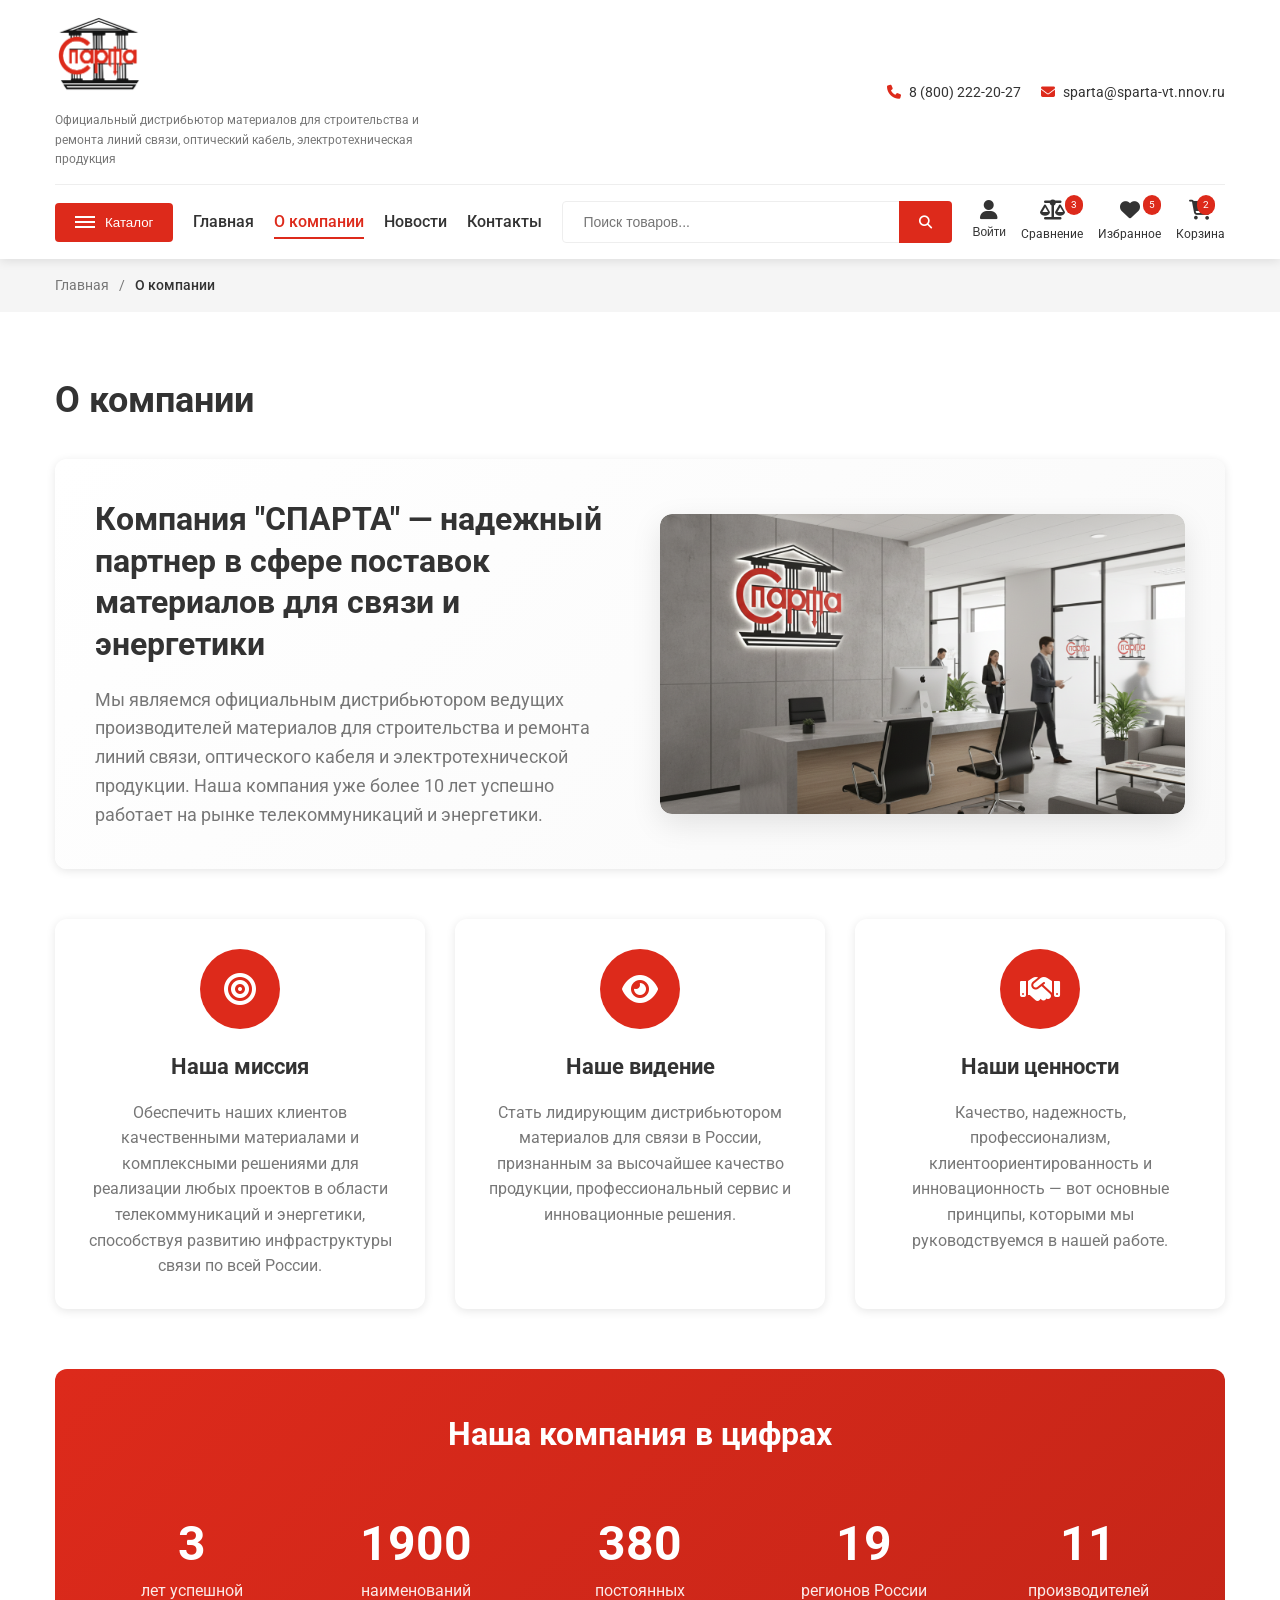
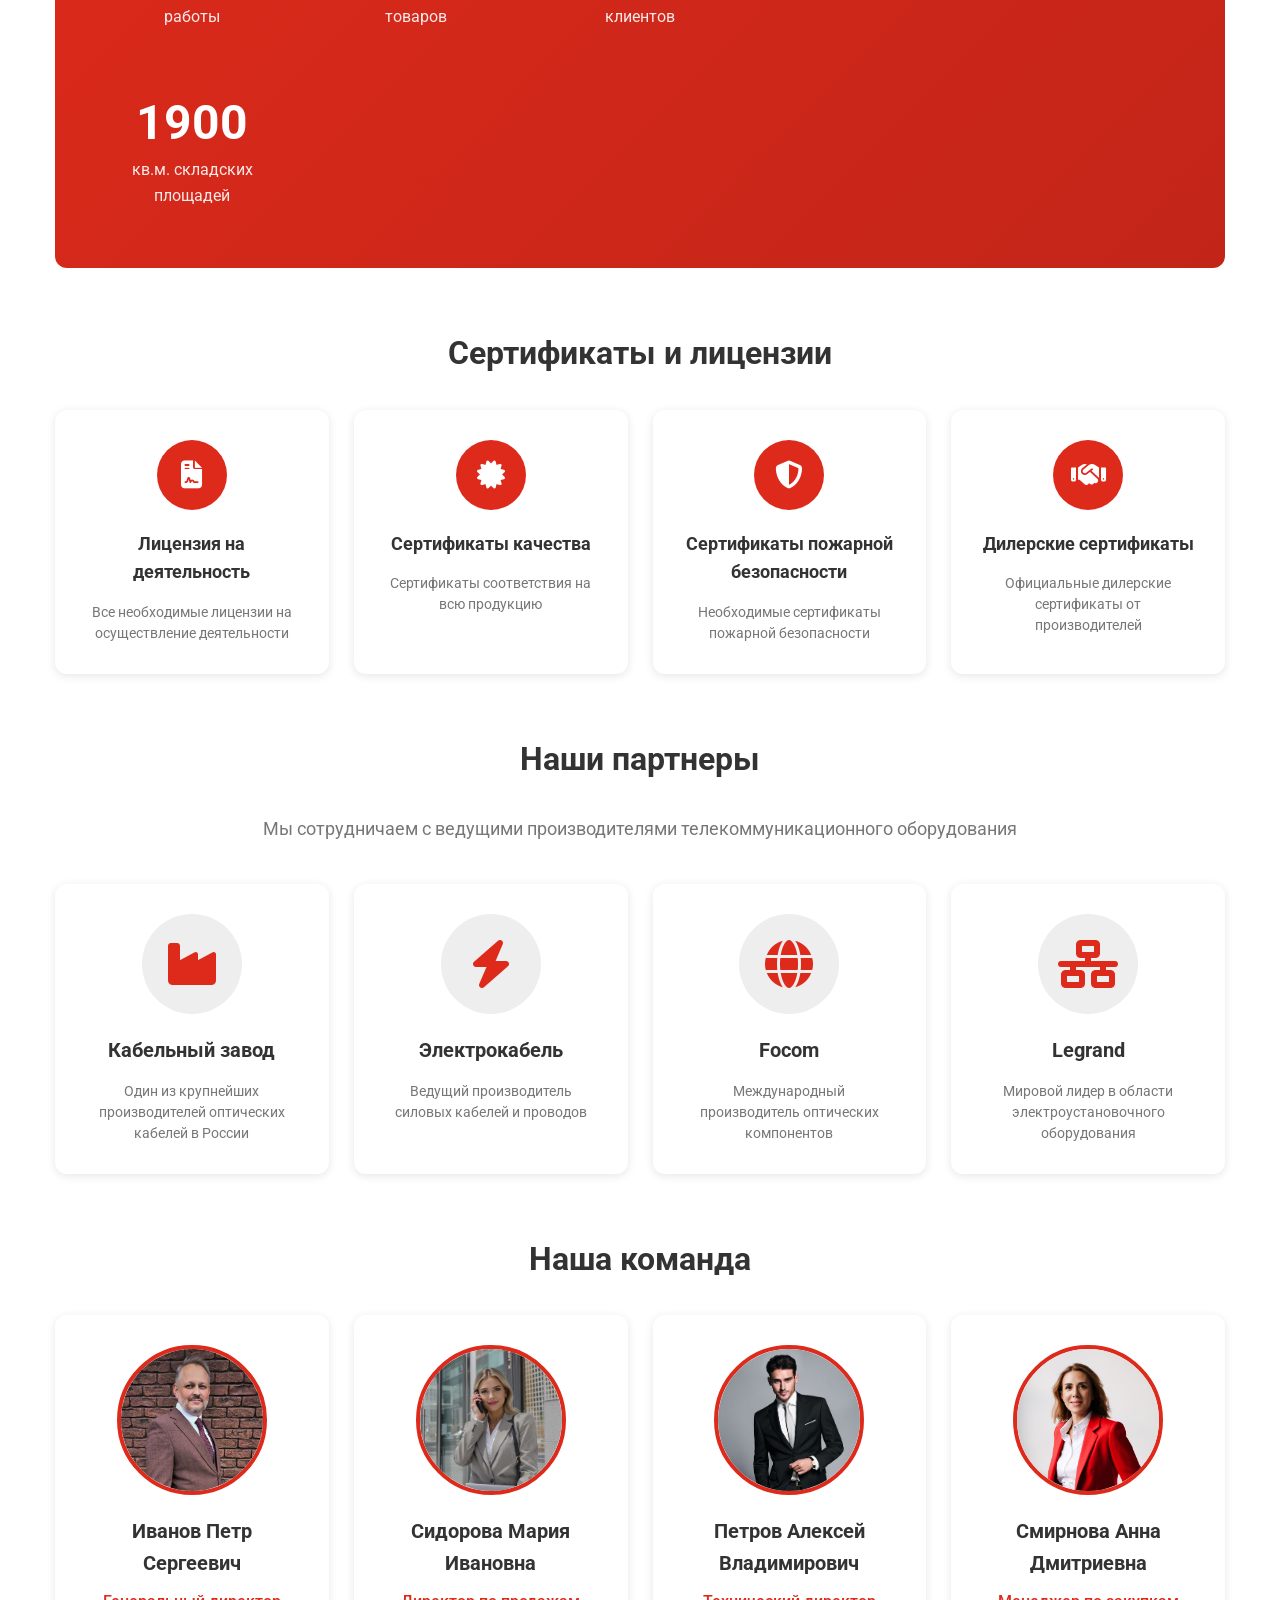
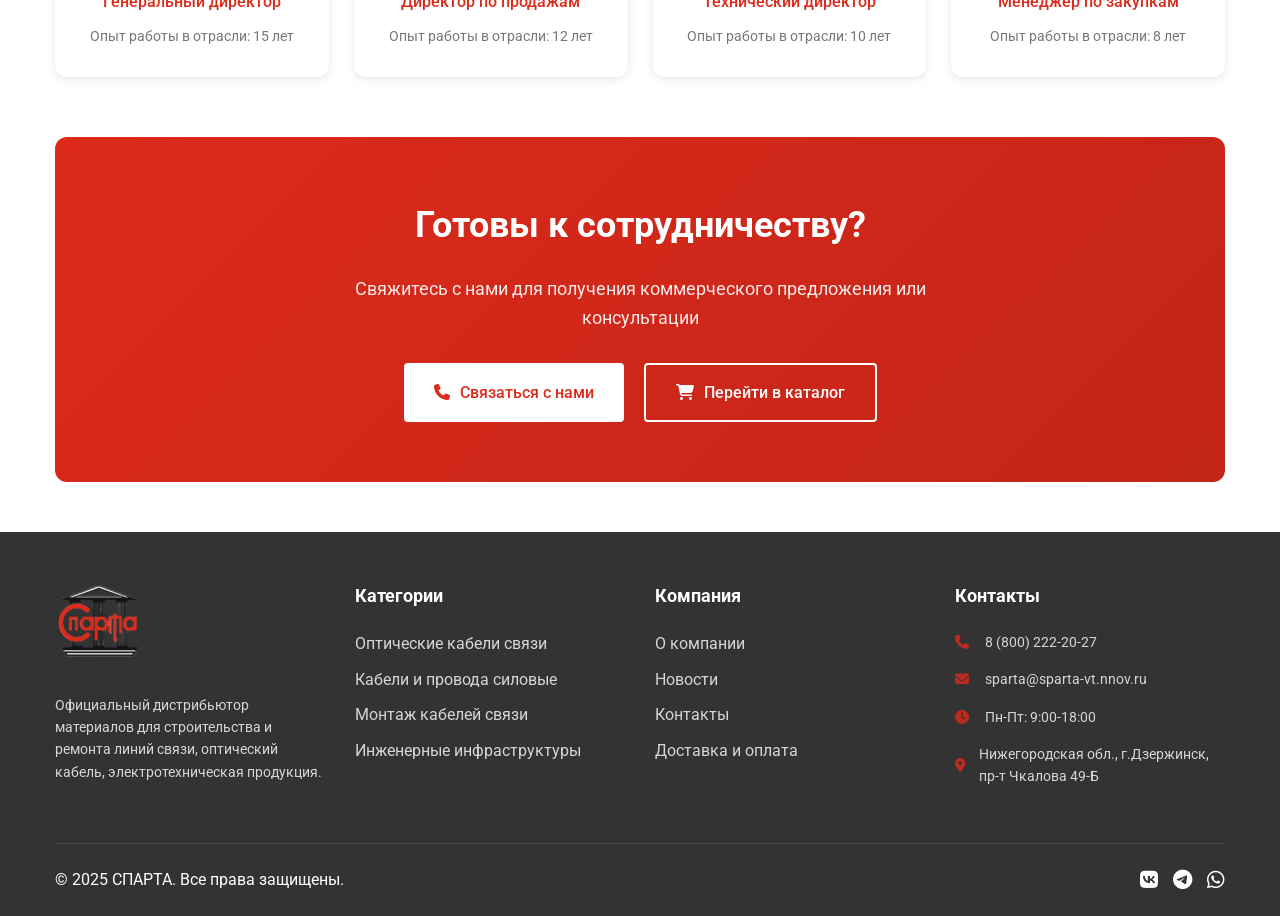
==== commit f6ab0dd6: "Update about.html" ====
--- a/about.html
+++ b/about.html
@@ -15,7 +15,7 @@
                 <div class="logo-area">
                     <a href="index.html" class="logo">
                         <div class="logo-img">
-                            <span class="logo-fire"><img src="/images/Снимок экрана 2025-12-16 170533-Photoroom.png" alt="" height="80px" width=""></span>
+                            <span class="logo-fire"><img src="images/Снимок экрана 2025-12-16 170533-Photoroom.png" alt="" height="80px" width=""></span>
                         </div>
                         <div class="logo-subtitle">Официальный дистрибьютор материалов для строительства и ремонта линий связи, оптический кабель, электротехническая продукция</div>
                     </a>
@@ -204,7 +204,7 @@
                     <p>Мы являемся официальным дистрибьютором ведущих производителей материалов для строительства и ремонта линий связи, оптического кабеля и электротехнической продукции. Наша компания уже более 10 лет успешно работает на рынке телекоммуникаций и энергетики.</p>
                 </div>
                 <div class="about-hero-image">
-                    <img src="/images/Gemini_Generated_Image_9gz7e19gz7e19gz7.png" alt="" width="300px">
+                    <img src="images/Gemini_Generated_Image_9gz7e19gz7e19gz7.png" alt="" width="300px">
                 </div>
             </section>
 
@@ -411,7 +411,7 @@
             <div class="footer-grid">
                 <div class="footer-col">
                     <div class="footer-logo">
-                        <span class="logo-fire"><img src="/images/Снимок экрана 2025-12-16 170533-Photoroom.png" alt="" height="80px"></span>
+                        <span class="logo-fire"><img src="images/Снимок экрана 2025-12-16 170533-Photoroom.png" alt="" height="80px"></span>
                     </div>
                     <p class="footer-description">Официальный дистрибьютор материалов для строительства и ремонта линий связи, оптический кабель, электротехническая продукция.</p>
                 </div>
@@ -461,4 +461,4 @@
     <script src="js/script.js"></script>
     <script src="js/about.js"></script>
 </body>
-</html>+</html>
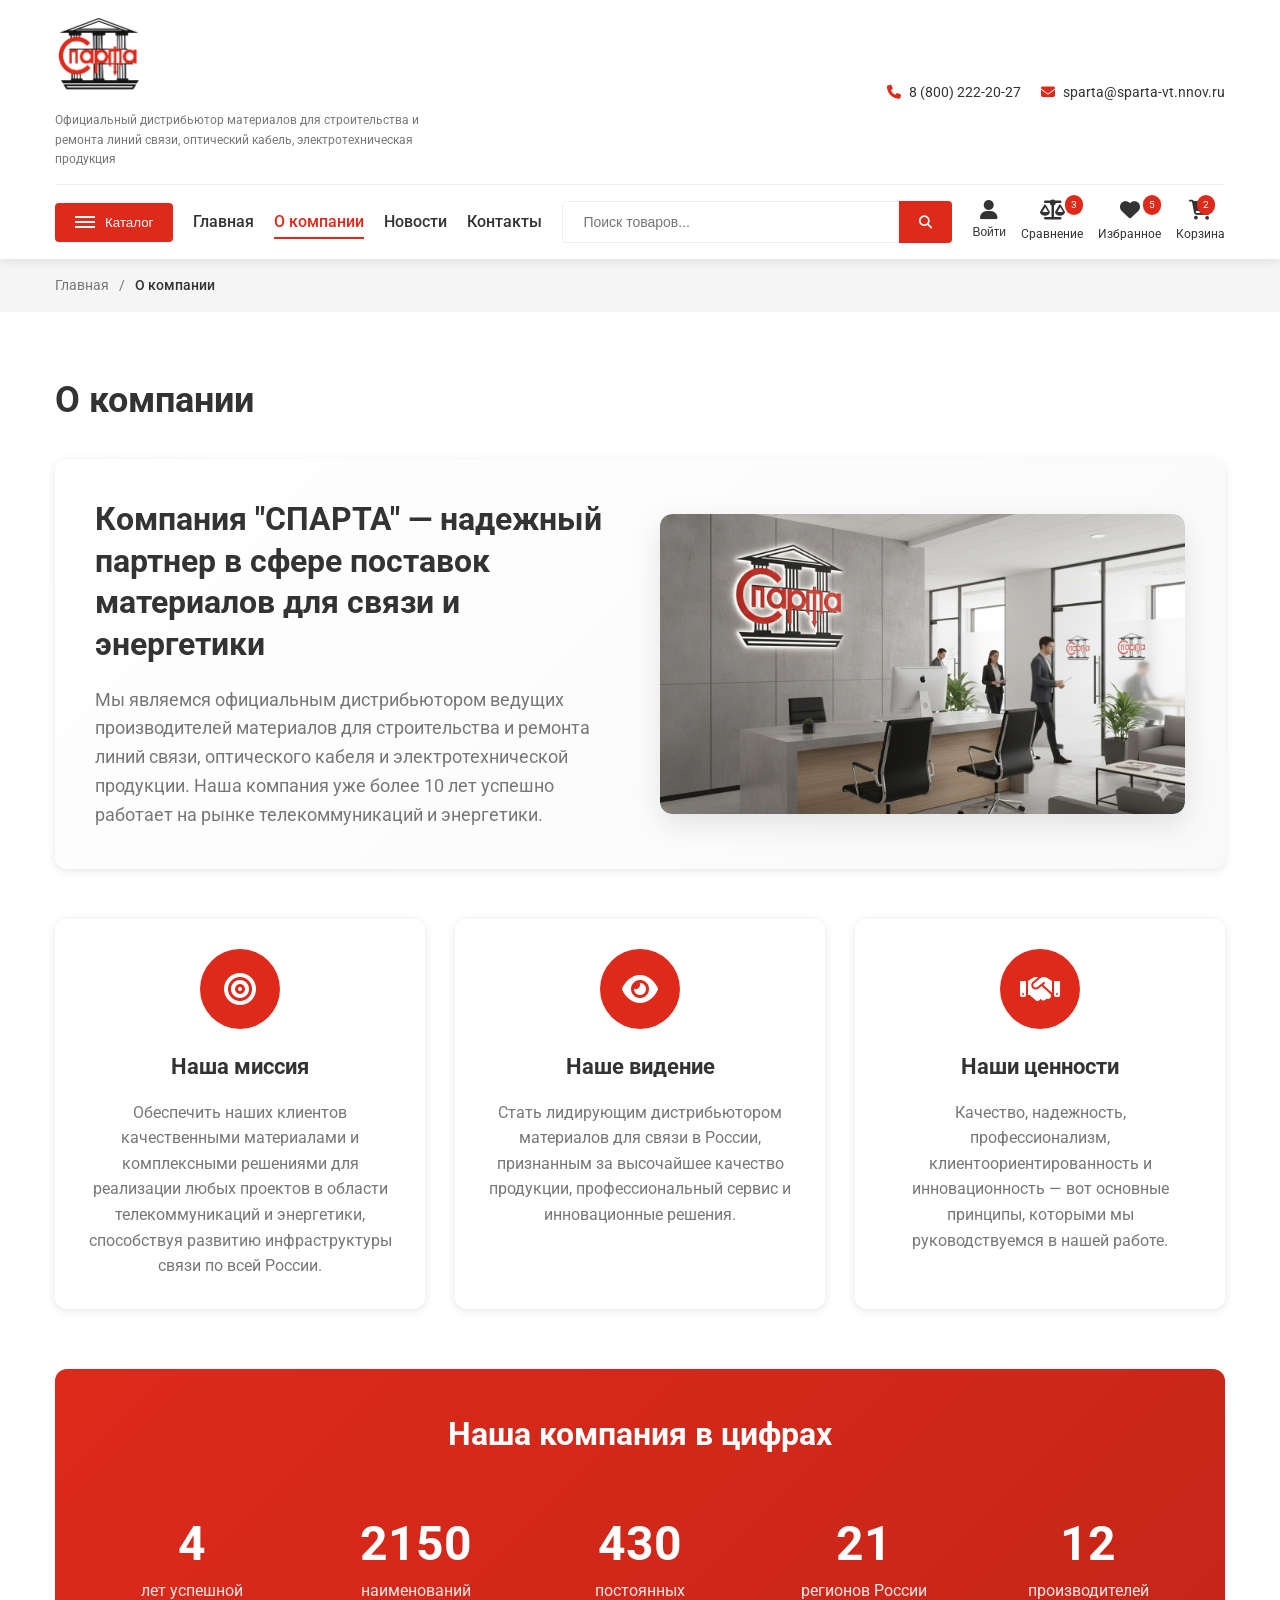
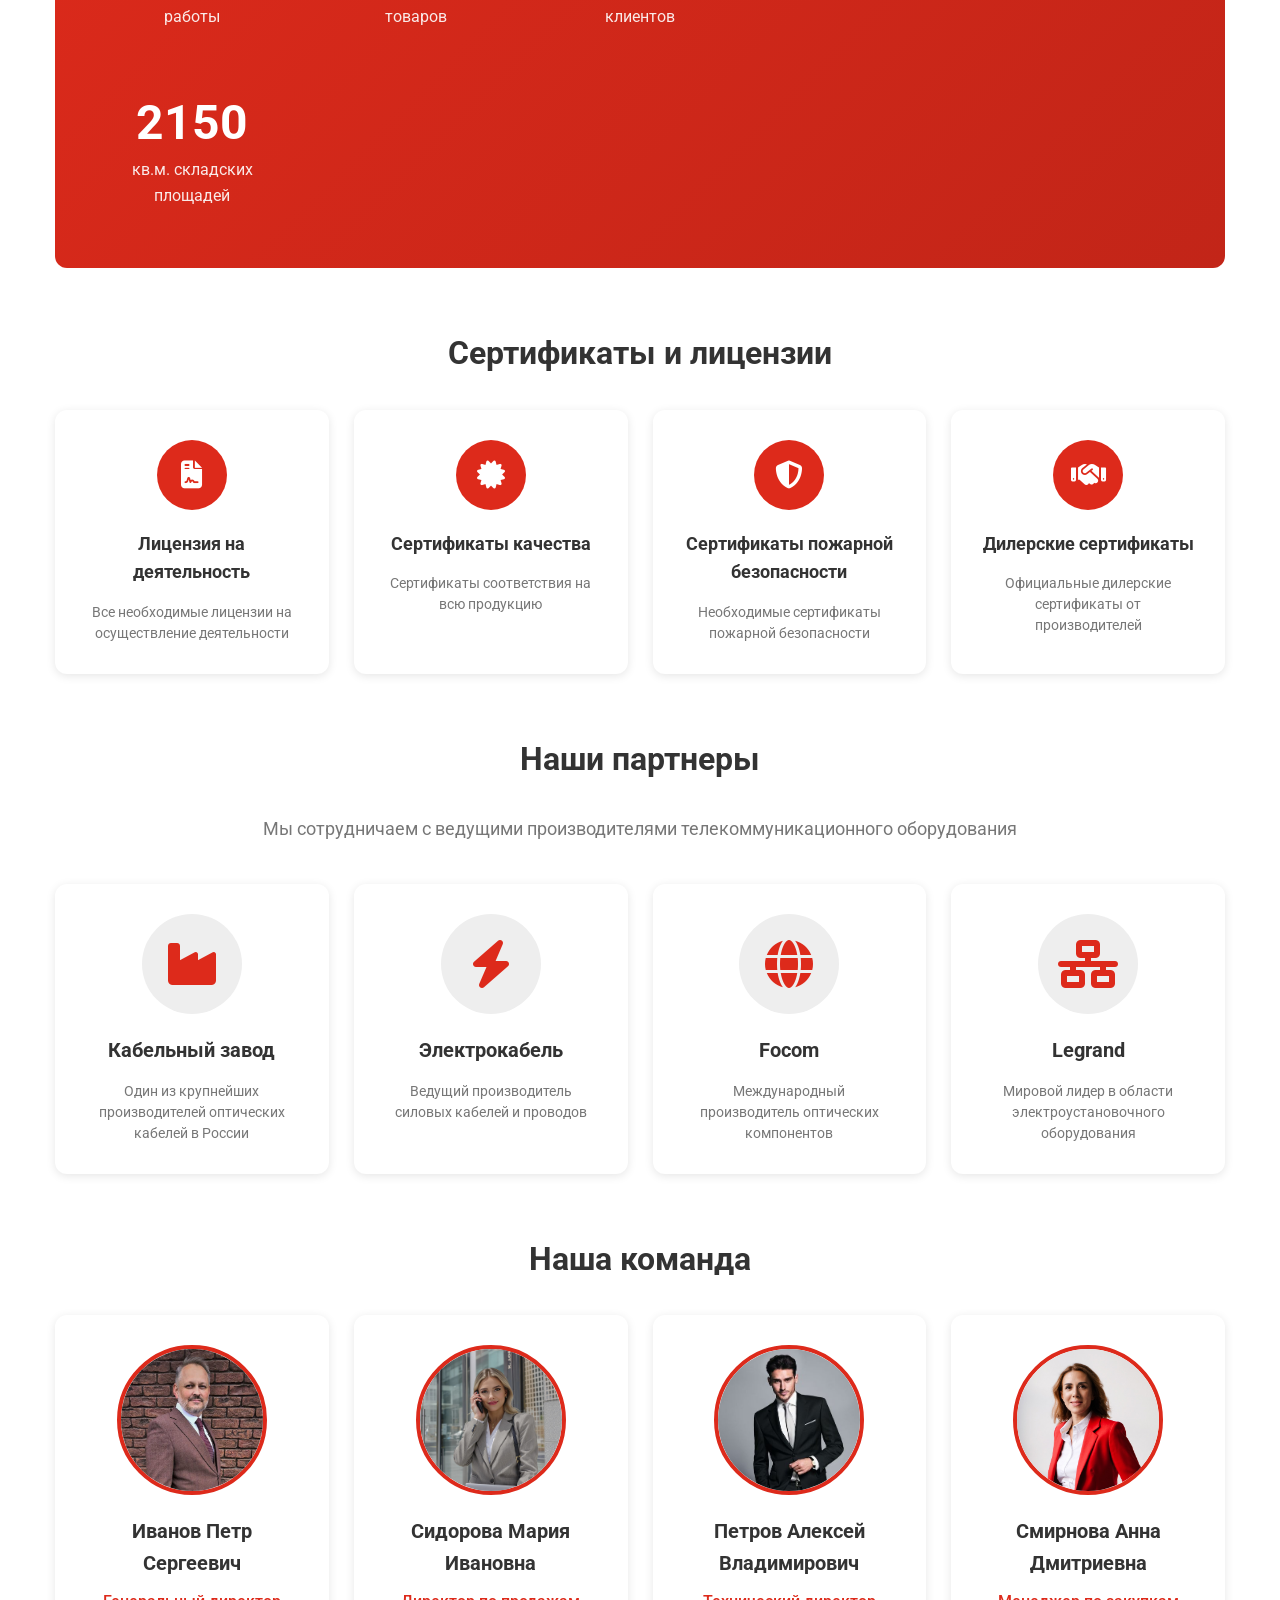
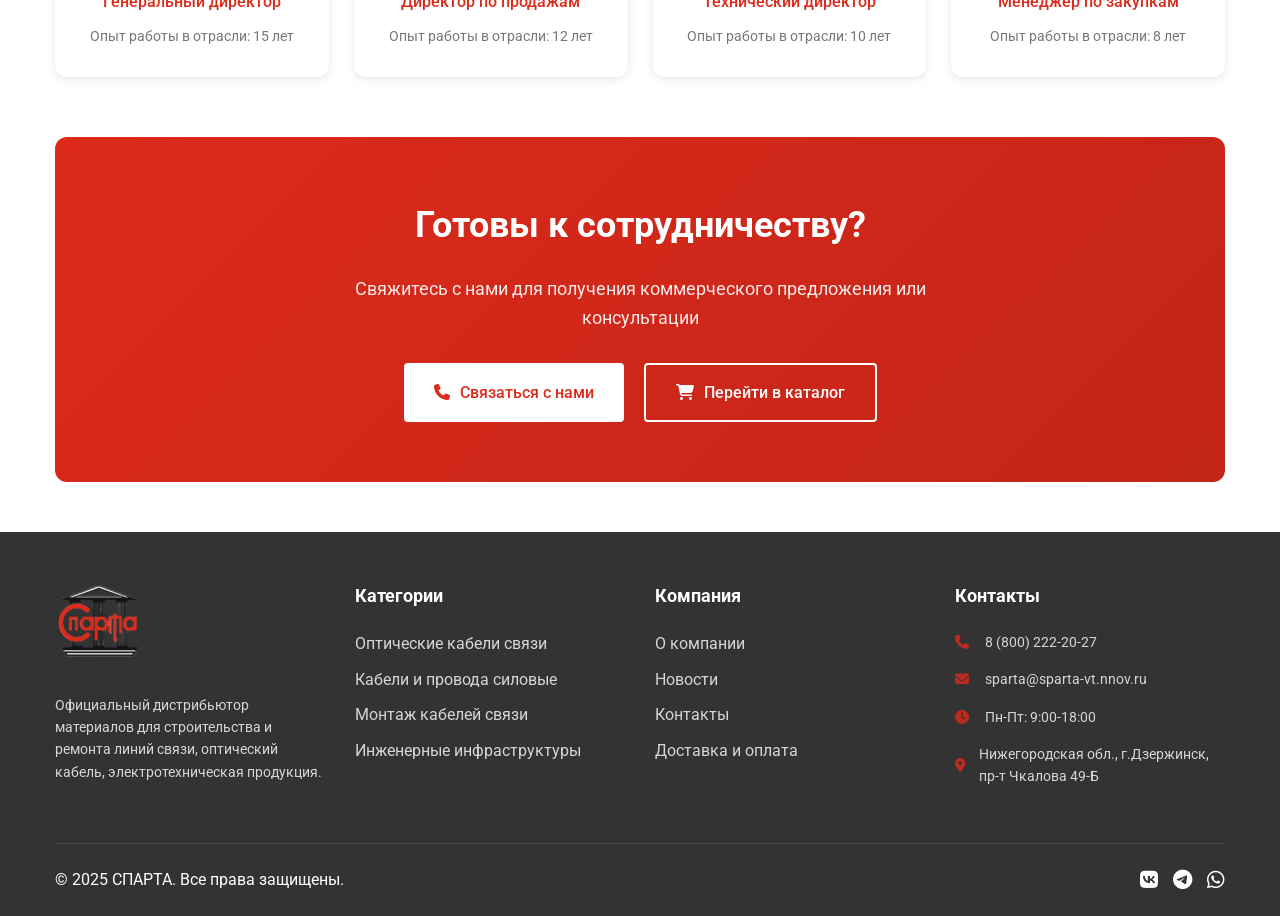
==== commit c163bc6b: "Update about.html" ====
--- a/about.html
+++ b/about.html
@@ -15,7 +15,7 @@
                 <div class="logo-area">
                     <a href="index.html" class="logo">
                         <div class="logo-img">
-                            <span class="logo-fire"><img src="images/Снимок экрана 2025-12-16 170533-Photoroom.png" alt="" height="80px" width=""></span>
+                            <span class="logo-fire"><img src="images/logo.png" alt="" height="80px" width=""></span>
                         </div>
                         <div class="logo-subtitle">Официальный дистрибьютор материалов для строительства и ремонта линий связи, оптический кабель, электротехническая продукция</div>
                     </a>
@@ -411,7 +411,7 @@
             <div class="footer-grid">
                 <div class="footer-col">
                     <div class="footer-logo">
-                        <span class="logo-fire"><img src="images/Снимок экрана 2025-12-16 170533-Photoroom.png" alt="" height="80px"></span>
+                        <span class="logo-fire"><img src="images/logo.png" alt="" height="80px"></span>
                     </div>
                     <p class="footer-description">Официальный дистрибьютор материалов для строительства и ремонта линий связи, оптический кабель, электротехническая продукция.</p>
                 </div>
